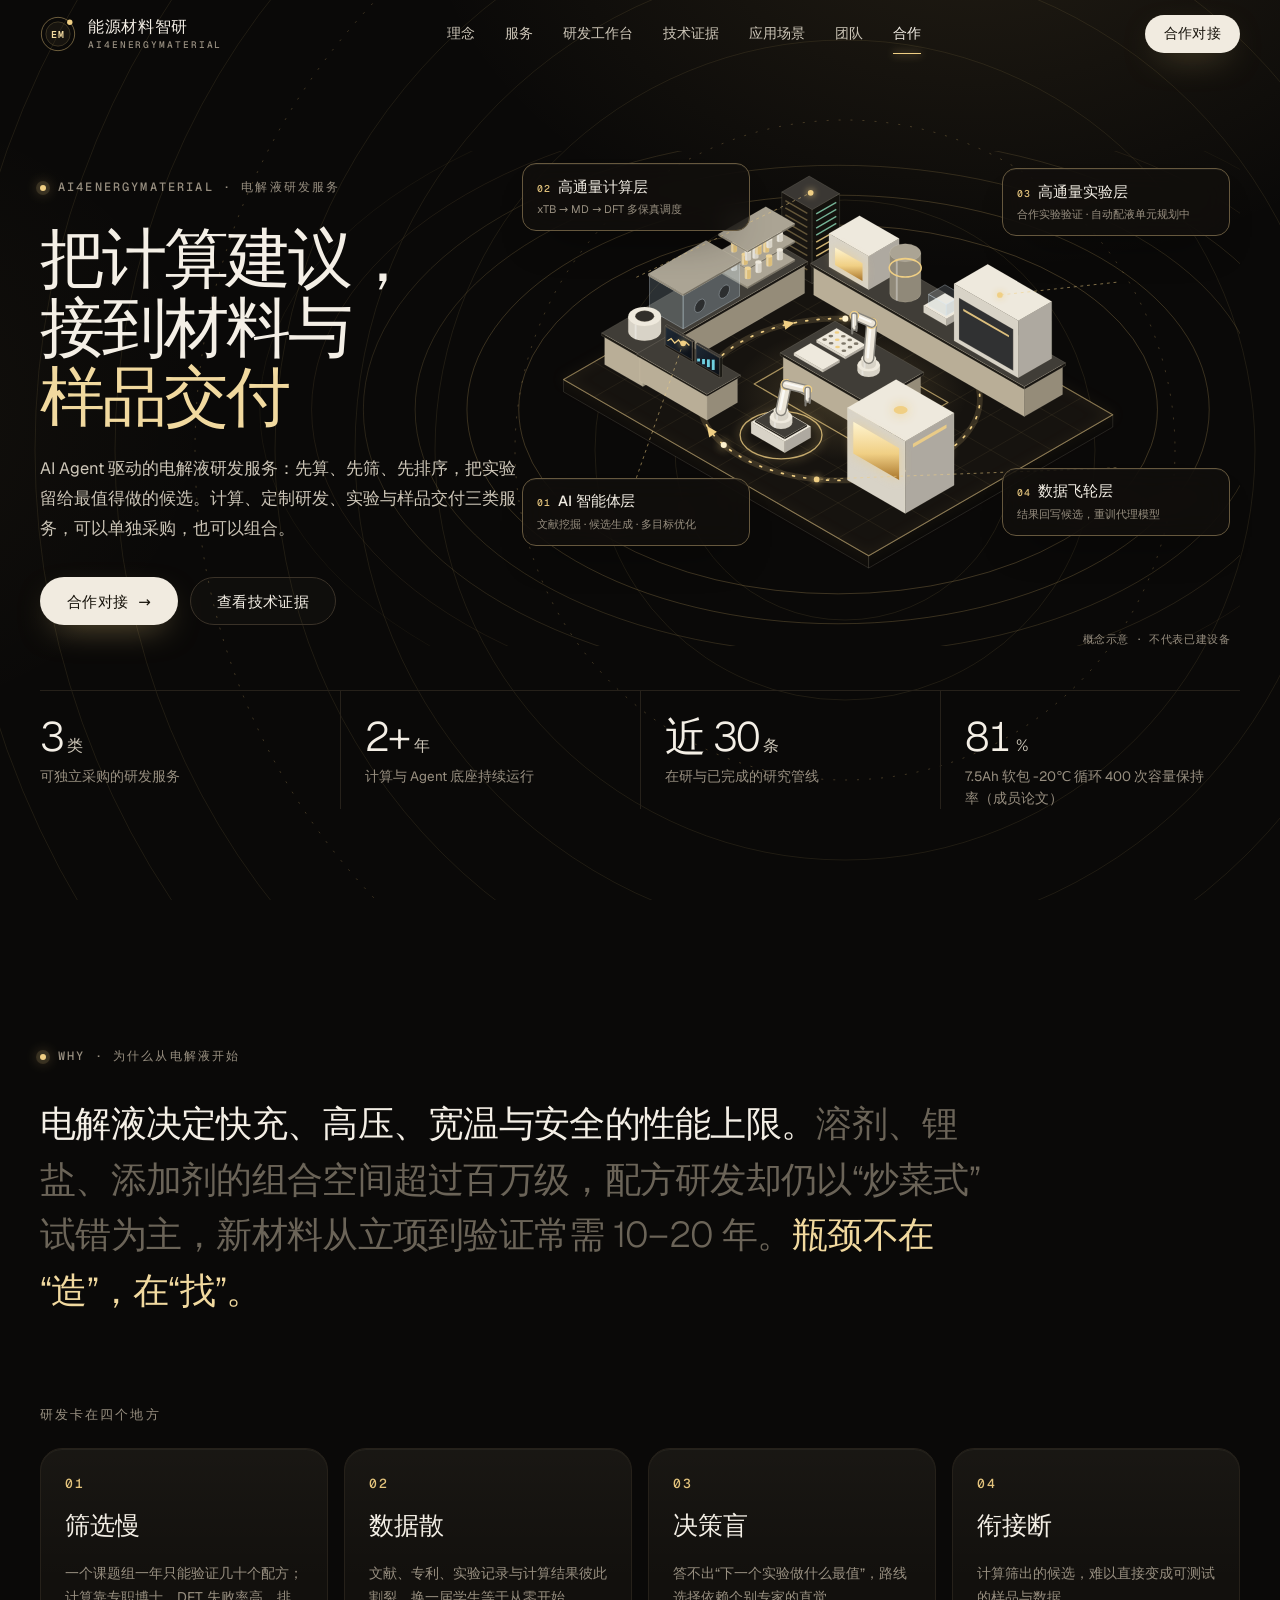
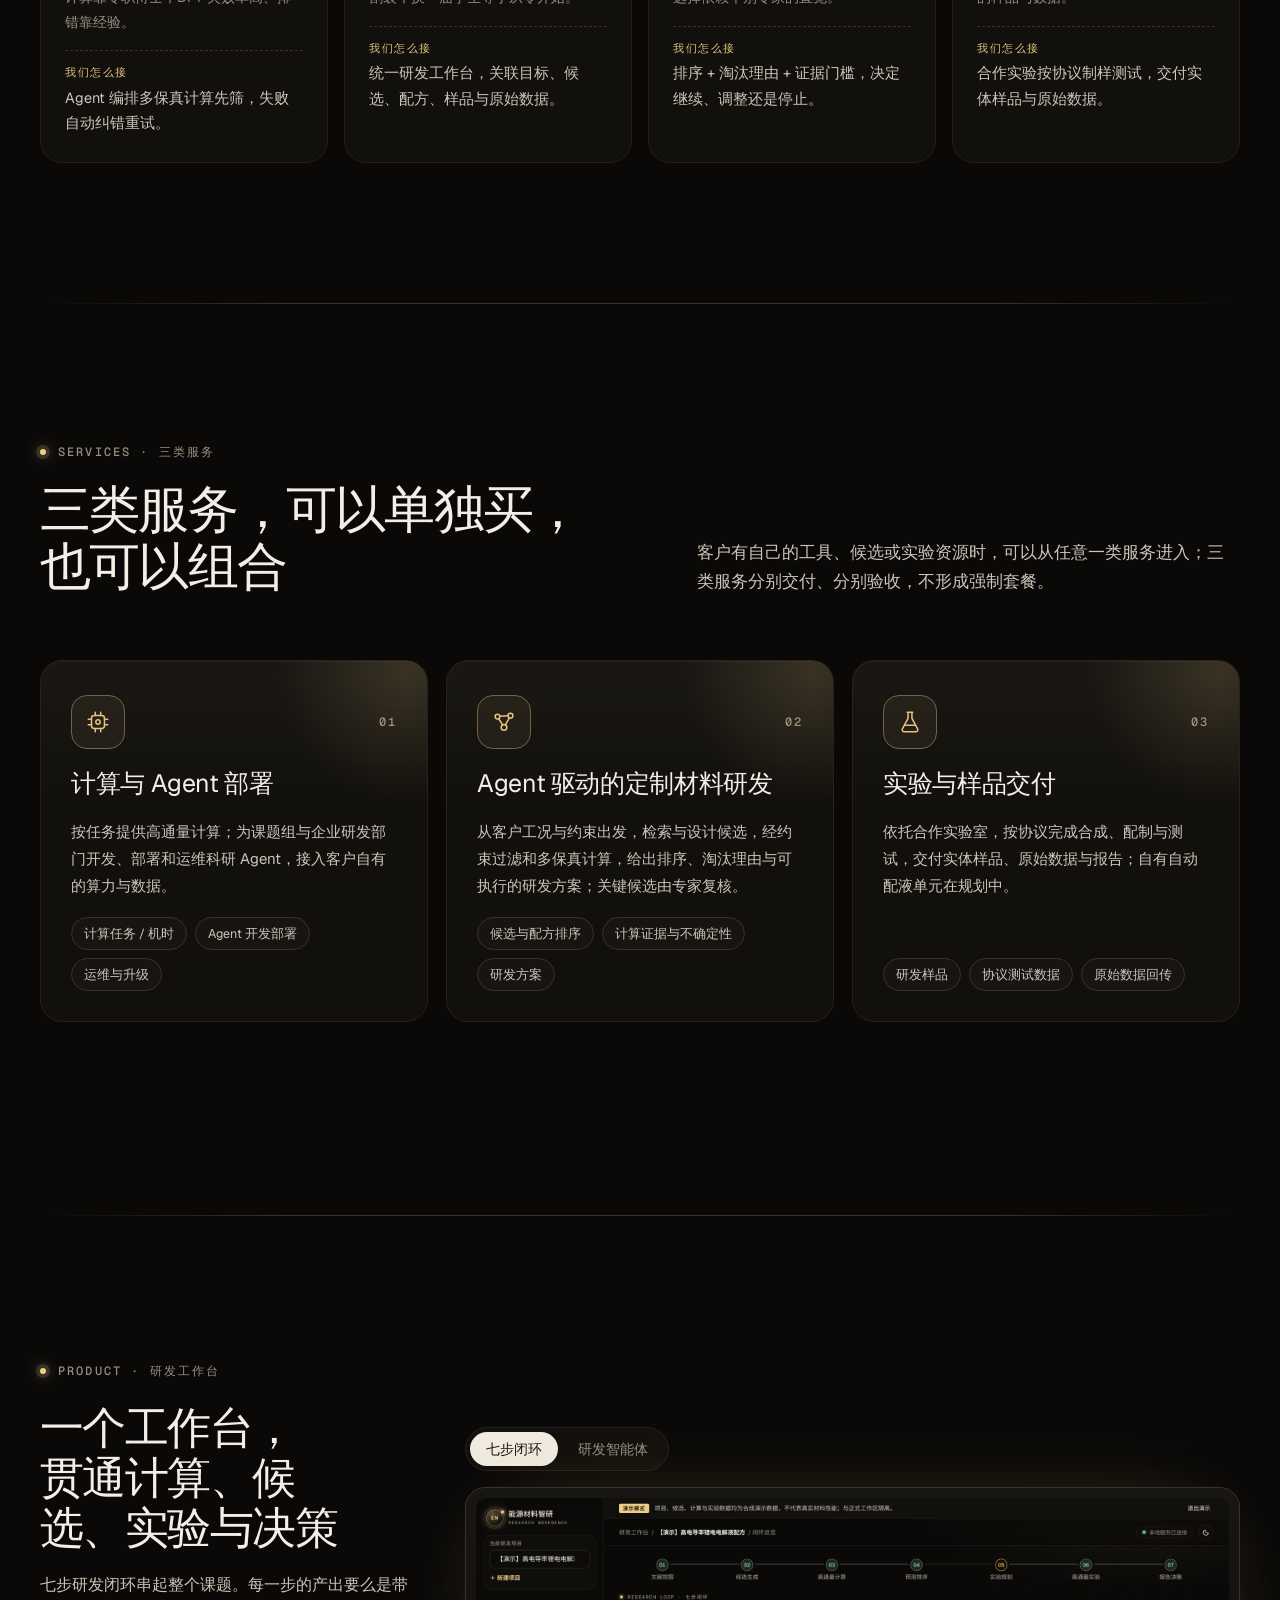
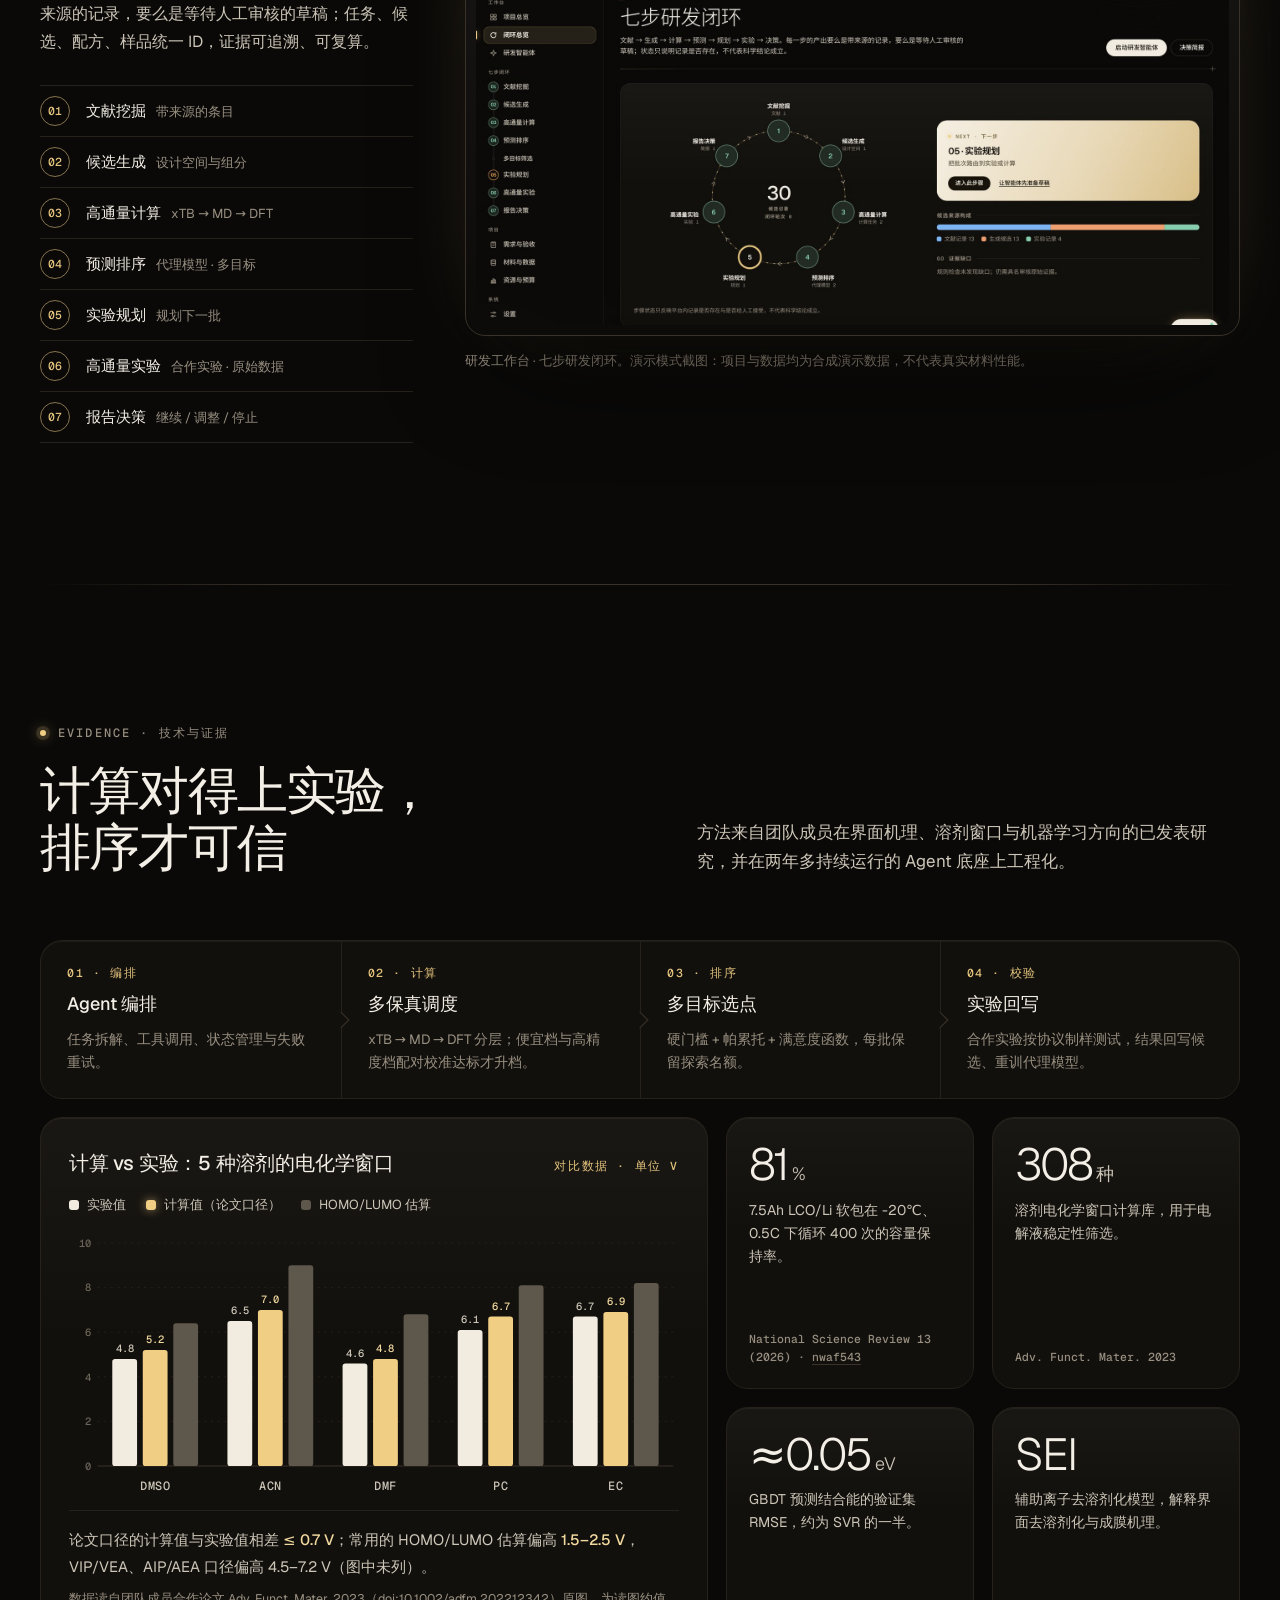
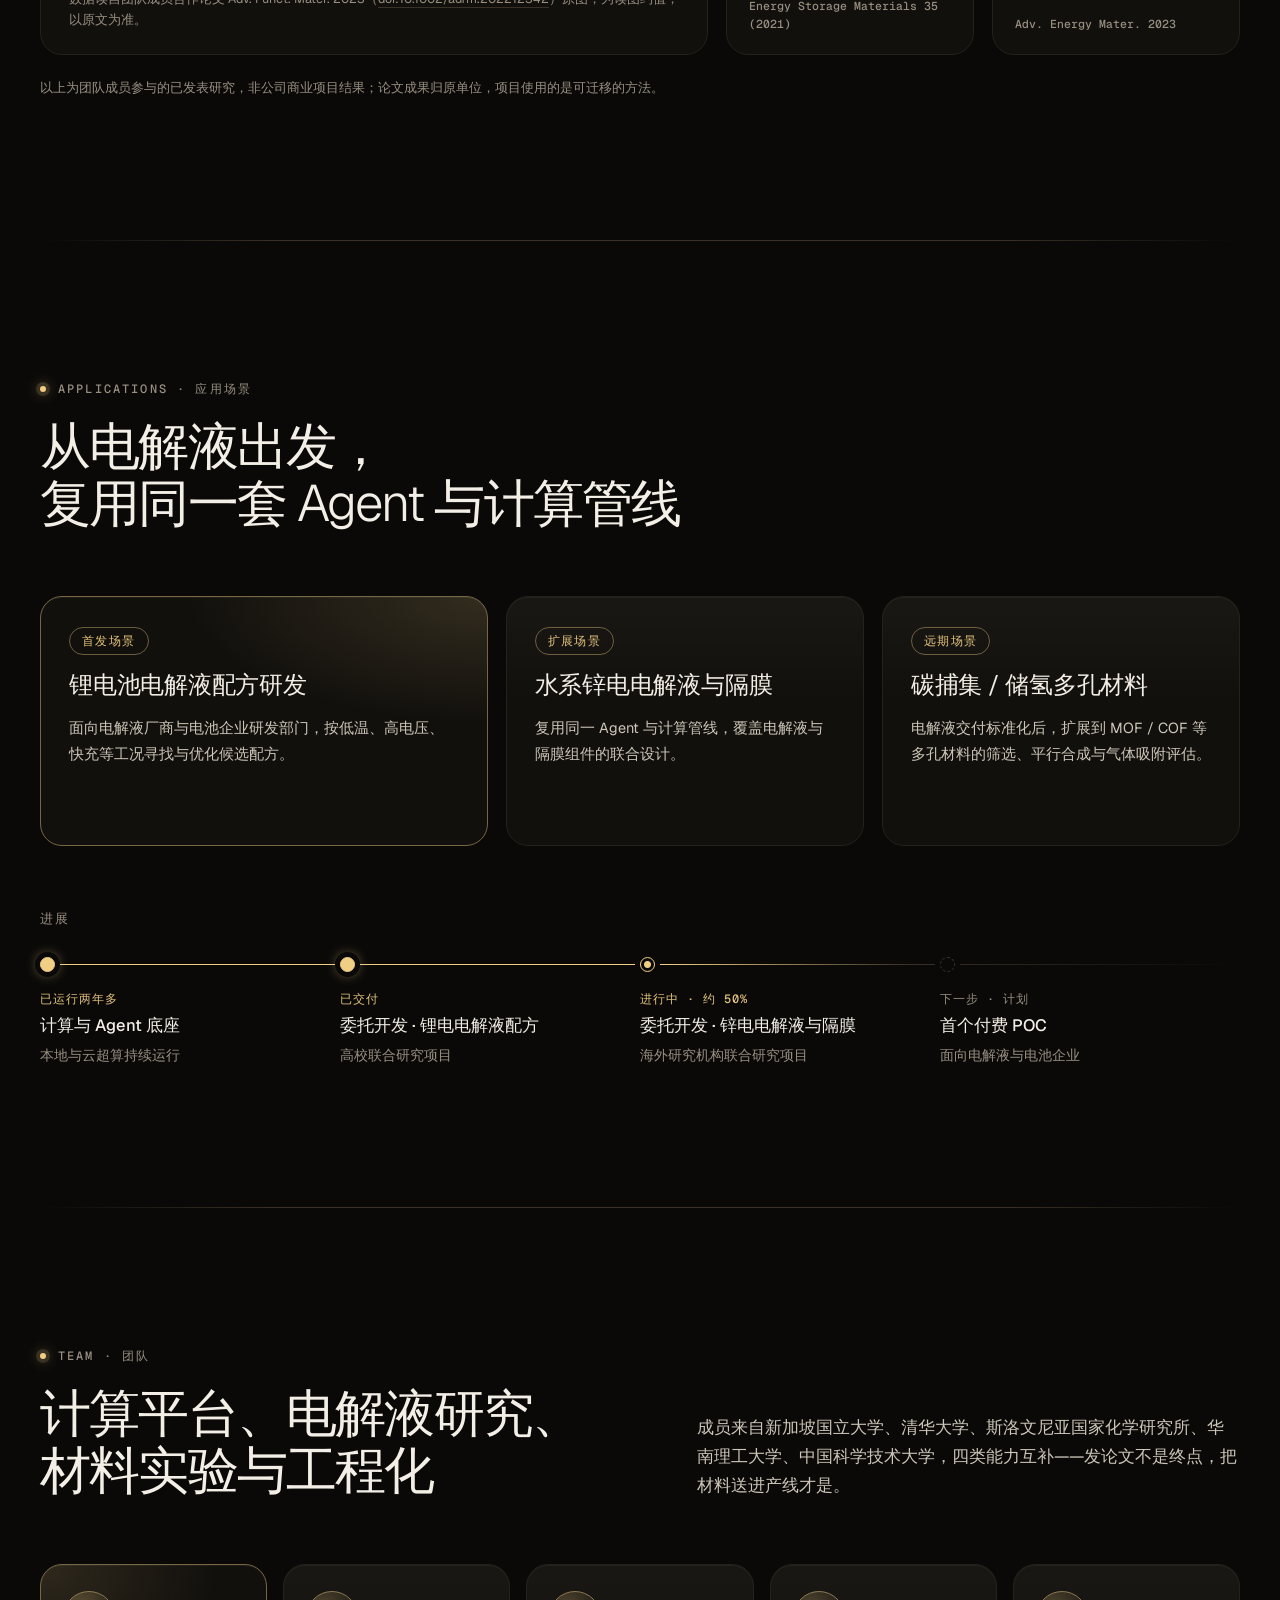
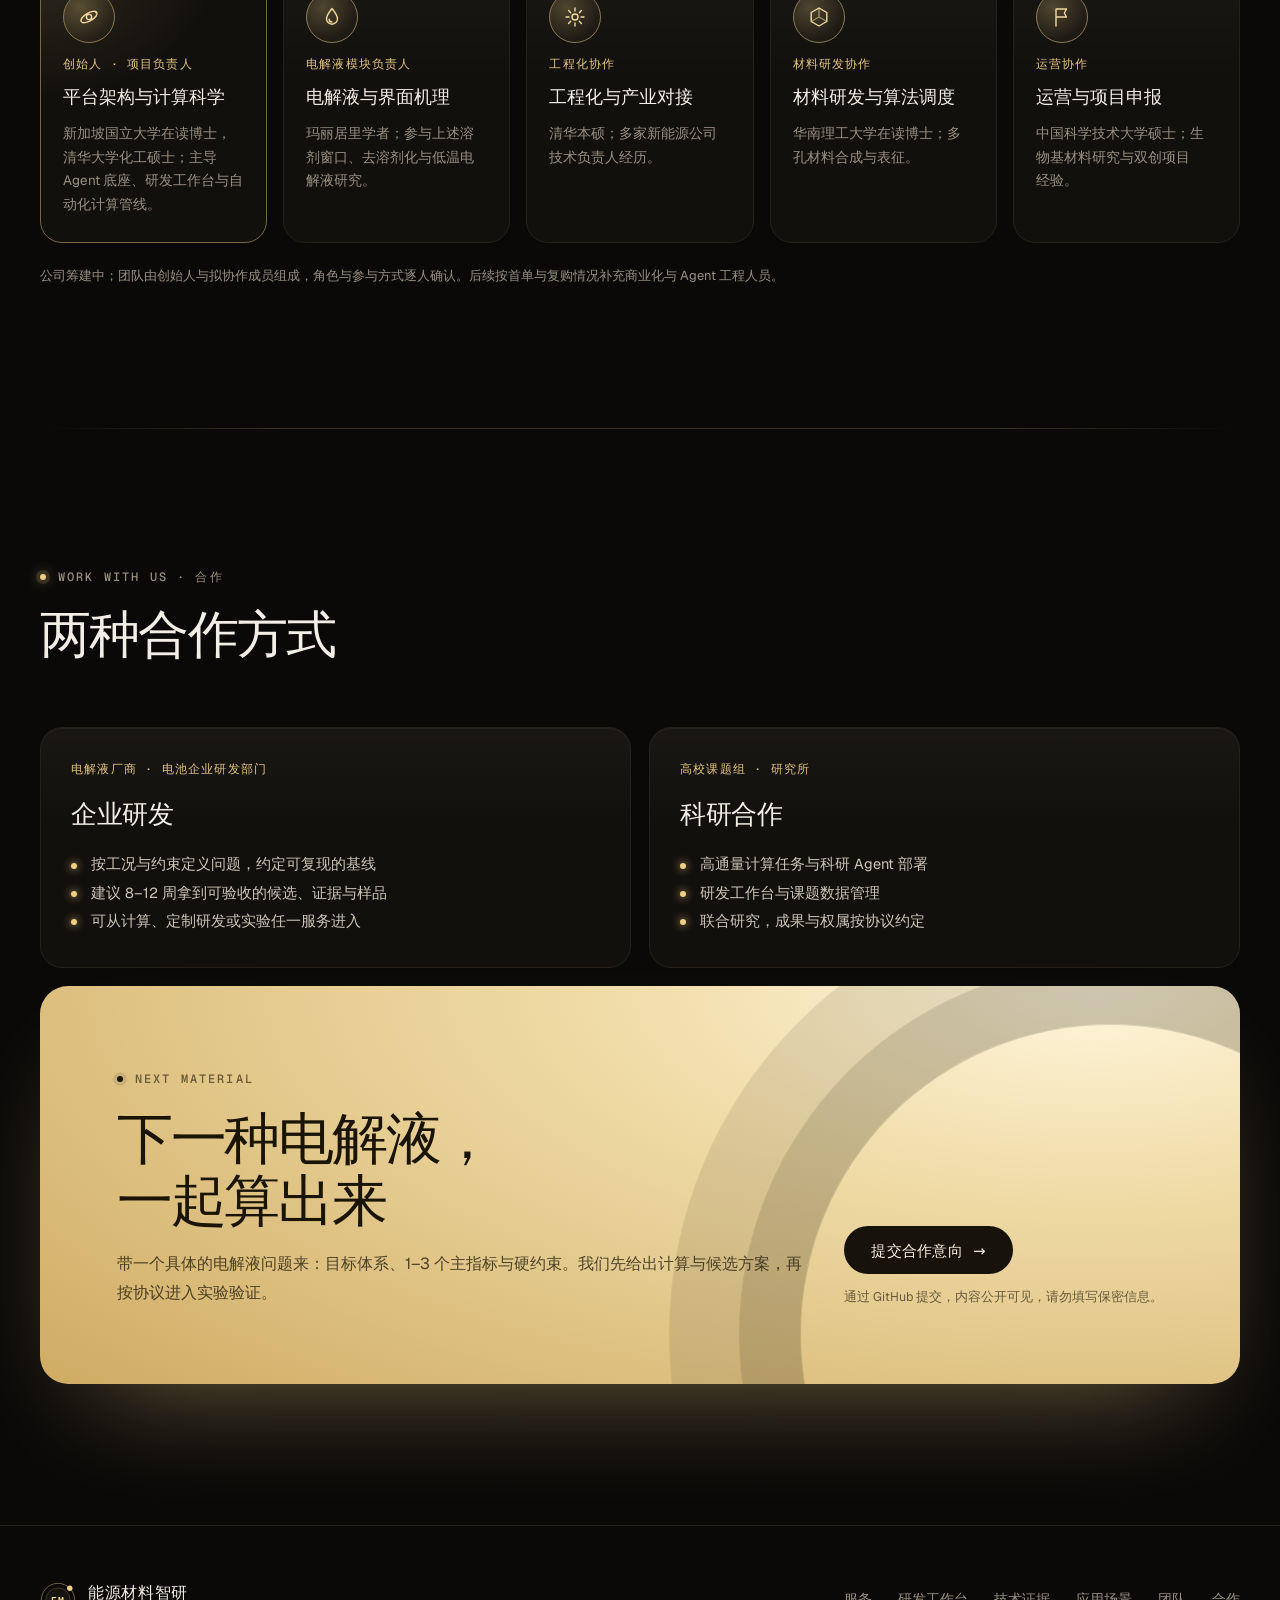
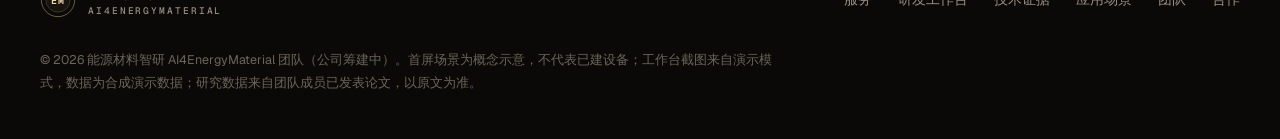
==== index.html @ 57e2c97b "发布能源材料智研官网" ====
<!doctype html>
<html lang="zh-CN">
<head>
  <meta charset="utf-8">
  <meta name="viewport" content="width=device-width, initial-scale=1, viewport-fit=cover">
  <title>能源材料智研 · AI4EnergyMaterial｜AI Agent 驱动的电解液研发服务</title>
  <meta name="description" content="能源材料智研（AI4EnergyMaterial）：AI Agent 驱动的电解液研发服务。计算与 Agent 部署、定制材料研发、实验与样品交付，三类服务可单独采购，也可以组合。">
  <meta name="keywords" content="能源材料智研,AI4EnergyMaterial,电解液研发,AI Agent,AI for Science,高通量计算,锂电池电解液,材料研发服务">
  <meta name="theme-color" content="#0a0908">
  <link rel="canonical" href="https://kassarhahaha.github.io/ai4energymaterial/">
  <link rel="icon" href="assets/favicon.svg" type="image/svg+xml">
  <meta property="og:type" content="website">
  <meta property="og:locale" content="zh_CN">
  <meta property="og:site_name" content="能源材料智研 AI4EnergyMaterial">
  <meta property="og:title" content="能源材料智研 · AI4EnergyMaterial">
  <meta property="og:description" content="把计算建议，接到材料与样品交付。AI Agent 驱动的电解液研发服务。">
  <meta property="og:url" content="https://kassarhahaha.github.io/ai4energymaterial/">
  <meta property="og:image" content="https://kassarhahaha.github.io/ai4energymaterial/assets/img/og.jpg">
  <meta name="twitter:card" content="summary_large_image">
  <link rel="preload" href="assets/fonts/geist-latin.woff2" as="font" type="font/woff2" crossorigin>
  <link rel="stylesheet" href="assets/site.css">
  <script>document.documentElement.classList.add('js');</script>
</head>
<body>
  <a class="skip" href="#main">跳到正文</a>
  <div class="bg-glow" aria-hidden="true"></div>

  <header class="site-nav">
    <div class="wrap nav-inner">
      <a class="brand" href="#top" aria-label="能源材料智研 首页">
        <svg class="brand-mark" viewBox="0 0 40 40" aria-hidden="true">
          <circle cx="20" cy="20" r="18.5" fill="none" stroke="#e4c47d" stroke-opacity=".5"/>
          <circle cx="20" cy="20" r="13.5" fill="rgba(240,207,132,.06)" stroke="#e4c47d" stroke-opacity=".22"/>
          <circle cx="33.1" cy="6.9" r="3" fill="#f0cf84"/>
          <text x="20" y="24.1" text-anchor="middle" font-family="Geist Mono, Menlo, monospace" font-size="11" font-weight="600" letter-spacing=".6" fill="#f1d99f">EM</text>
        </svg>
        <span class="brand-name"><b>能源材料智研</b><small>AI4EnergyMaterial</small></span>
      </a>
      <nav class="nav-links" id="site-menu" aria-label="主导航">
        <a href="#why">理念</a>
        <a href="#services">服务</a>
        <a href="#workbench">研发工作台</a>
        <a href="#evidence">技术证据</a>
        <a href="#scenarios">应用场景</a>
        <a href="#team">团队</a>
        <a href="#contact">合作</a>
      </nav>
      <div class="nav-end">
        <a class="btn btn-primary btn-sm" href="#contact">合作对接</a>
        <button class="menu-btn" type="button" aria-label="打开菜单" aria-controls="site-menu" aria-expanded="false"><span></span></button>
      </div>
    </div>
  </header>

  <main id="main">
    <!-- 首屏 -->
    <section class="hero" id="top">
      <div class="hero-rings" aria-hidden="true">
        <svg viewBox="0 0 2000 2000">
          <circle cx="1000" cy="1000" r="170"/><circle cx="1000" cy="1000" r="250"/><circle class="hot" cx="1000" cy="1000" r="330"/>
          <circle cx="1000" cy="1000" r="410"/><circle cx="1000" cy="1000" r="490"/><circle cx="1000" cy="1000" r="570"/>
          <circle class="hot" cx="1000" cy="1000" r="650"/><circle cx="1000" cy="1000" r="730"/><circle cx="1000" cy="1000" r="810"/>
          <circle cx="1000" cy="1000" r="890"/><circle cx="1000" cy="1000" r="970"/>
        </svg>
      </div>
      <div class="wrap">
        <div class="hero-grid">
          <div class="hero-lead">
            <span class="eyebrow">AI4EnergyMaterial · 电解液研发服务</span>
            <h1>把计算建议，<br>接到材料与<br class="br-wide"><span class="gold">样品交付</span></h1>
            <p class="hero-sub">AI Agent 驱动的电解液研发服务：先算、先筛、先排序，把实验留给最值得做的候选。计算、定制研发、实验与样品交付三类服务，可以单独采购，也可以组合。</p>
            <div class="hero-actions">
              <a class="btn btn-primary" href="#contact">合作对接 <span class="arrow" aria-hidden="true">→</span></a>
              <a class="btn btn-ghost" href="#evidence">查看技术证据</a>
            </div>
          </div>
          <div class="hero-stage" id="hero-stage" aria-label="自主研发闭环概念示意"></div>
        </div>
        <div class="facts reveal">
          <div class="fact"><b>3<small>类</small></b><span>可独立采购的研发服务</span></div>
          <div class="fact"><b>2+<small>年</small></b><span>计算与 Agent 底座持续运行</span></div>
          <div class="fact"><b>近 30<small>条</small></b><span>在研与已完成的研究管线</span></div>
          <div class="fact"><b>81<small>%</small></b><span>7.5Ah 软包 -20℃ 循环 400 次容量保持率（成员论文）</span></div>
        </div>
      </div>
    </section>

    <!-- 理念 -->
    <section class="section" id="why">
      <div class="wrap">
        <span class="eyebrow reveal">Why · 为什么从电解液开始</span>
        <p class="statement reveal" style="margin-top:28px">
          <strong>电解液决定快充、高压、宽温与安全的性能上限。</strong>溶剂、锂盐、添加剂的组合空间超过百万级，配方研发却仍以“炒菜式”试错为主，新材料从立项到验证常需 10–20 年。<em>瓶颈不在“造”，在“找”。</em>
        </p>
        <p class="pain-title reveal">研发卡在四个地方</p>
        <div class="pain-grid">
          <article class="card pain reveal">
            <span class="num">01</span><h3>筛选慢</h3>
            <p class="now">一个课题组一年只能验证几十个配方；计算靠专职博士，DFT 失败率高、排错靠经验。</p>
            <p class="fix">Agent 编排多保真计算先筛，失败自动纠错重试。</p>
          </article>
          <article class="card pain reveal d1">
            <span class="num">02</span><h3>数据散</h3>
            <p class="now">文献、专利、实验记录与计算结果彼此割裂，换一届学生等于从零开始。</p>
            <p class="fix">统一研发工作台，关联目标、候选、配方、样品与原始数据。</p>
          </article>
          <article class="card pain reveal d2">
            <span class="num">03</span><h3>决策盲</h3>
            <p class="now">答不出“下一个实验做什么最值”，路线选择依赖个别专家的直觉。</p>
            <p class="fix">排序 + 淘汰理由 + 证据门槛，决定继续、调整还是停止。</p>
          </article>
          <article class="card pain reveal d3">
            <span class="num">04</span><h3>衔接断</h3>
            <p class="now">计算筛出的候选，难以直接变成可测试的样品与数据。</p>
            <p class="fix">合作实验按协议制样测试，交付实体样品与原始数据。</p>
          </article>
        </div>
      </div>
    </section>

    <!-- 服务 -->
    <section class="section" id="services">
      <div class="wrap">
        <div class="section-head split">
          <div>
            <span class="eyebrow reveal">Services · 三类服务</span>
            <h2 class="reveal">三类服务，可以单独买，<br>也可以组合</h2>
          </div>
          <p class="reveal d1">客户有自己的工具、候选或实验资源时，可以从任意一类服务进入；三类服务分别交付、分别验收，不形成强制套餐。</p>
        </div>
        <div class="svc-grid">
          <article class="card svc reveal">
            <div class="svc-top">
              <span class="svc-icon"><svg viewBox="0 0 24 24" fill="none" stroke="currentColor" stroke-width="1.4" stroke-linecap="round" stroke-linejoin="round" aria-hidden="true"><rect x="6" y="6" width="12" height="12" rx="2.5"/><path d="M9.5 3v3M14.5 3v3M9.5 18v3M14.5 18v3M3 9.5h3M3 14.5h3M18 9.5h3M18 14.5h3"/><circle cx="12" cy="12" r="2"/></svg></span>
              <span class="idx">01</span>
            </div>
            <h3>计算与 Agent 部署</h3>
            <p>按任务提供高通量计算；为课题组与企业研发部门开发、部署和运维科研 Agent，接入客户自有的算力与数据。</p>
            <div class="chips"><span class="chip">计算任务 / 机时</span><span class="chip">Agent 开发部署</span><span class="chip">运维与升级</span></div>
          </article>
          <article class="card svc reveal d1">
            <div class="svc-top">
              <span class="svc-icon"><svg viewBox="0 0 24 24" fill="none" stroke="currentColor" stroke-width="1.4" stroke-linecap="round" stroke-linejoin="round" aria-hidden="true"><circle cx="6" cy="7" r="2.2"/><circle cx="18" cy="6.2" r="2.2"/><circle cx="12" cy="17" r="2.6"/><path d="M7.1 9l3.7 5.7M16.9 8.3l-3.6 6.3M8.2 6.8l7.6-.5"/></svg></span>
              <span class="idx">02</span>
            </div>
            <h3>Agent 驱动的定制材料研发</h3>
            <p>从客户工况与约束出发，检索与设计候选，经约束过滤和多保真计算，给出排序、淘汰理由与可执行的研发方案；关键候选由专家复核。</p>
            <div class="chips"><span class="chip">候选与配方排序</span><span class="chip">计算证据与不确定性</span><span class="chip">研发方案</span></div>
          </article>
          <article class="card svc reveal d2">
            <div class="svc-top">
              <span class="svc-icon"><svg viewBox="0 0 24 24" fill="none" stroke="currentColor" stroke-width="1.4" stroke-linecap="round" stroke-linejoin="round" aria-hidden="true"><path d="M9.5 3h5M10.2 3v5.6L5 18.4A1.8 1.8 0 0 0 6.6 21h10.8a1.8 1.8 0 0 0 1.6-2.6l-5.2-9.8V3"/><path d="M7.4 15h9.2"/></svg></span>
              <span class="idx">03</span>
            </div>
            <h3>实验与样品交付</h3>
            <p>依托合作实验室，按协议完成合成、配制与测试，交付实体样品、原始数据与报告；自有自动配液单元在规划中。</p>
            <div class="chips"><span class="chip">研发样品</span><span class="chip">协议测试数据</span><span class="chip">原始数据回传</span></div>
          </article>
        </div>
        <div class="svc-note reveal">
          <span>首单建议 8–12 周，按阶段验收</span>
          <span>材料性能按约定的测试工况验收</span>
          <span>计算与方案按证据和可复核性验收</span>
        </div>
      </div>
    </section>

    <!-- 研发工作台 -->
    <section class="section" id="workbench">
      <div class="wrap wb">
        <div class="wb-copy">
          <span class="eyebrow reveal">Product · 研发工作台</span>
          <h2 class="reveal">一个工作台，贯通计算、候选、实验与决策</h2>
          <p class="reveal d1">七步研发闭环串起整个课题。每一步的产出要么是带来源的记录，要么是等待人工审核的草稿；任务、候选、配方、样品统一 ID，证据可追溯、可复算。</p>
          <ol class="steps reveal d2">
            <li><b>01</b><span>文献挖掘<small>带来源的条目</small></span></li>
            <li><b>02</b><span>候选生成<small>设计空间与组分</small></span></li>
            <li><b>03</b><span>高通量计算<small>xTB → MD → DFT</small></span></li>
            <li><b>04</b><span>预测排序<small>代理模型 · 多目标</small></span></li>
            <li><b>05</b><span>实验规划<small>规划下一批</small></span></li>
            <li><b>06</b><span>高通量实验<small>合作实验 · 原始数据</small></span></li>
            <li><b>07</b><span>报告决策<small>继续 / 调整 / 停止</small></span></li>
          </ol>
        </div>
        <div class="wb-shot reveal d1">
          <div class="shot-tabs" role="tablist" aria-label="工作台界面">
            <button type="button" role="tab" id="tab-loop" aria-selected="true" aria-controls="shot-loop" data-cap="cap-loop">七步闭环</button>
            <button type="button" role="tab" id="tab-agent" aria-selected="false" aria-controls="shot-agent" data-cap="cap-agent" tabindex="-1">研发智能体</button>
          </div>
          <figure class="shot-frame">
            <img id="shot-loop" role="tabpanel" aria-labelledby="tab-loop" src="assets/img/workbench-loop.jpg" width="1800" height="1020" loading="lazy" decoding="async" alt="研发工作台的七步研发闭环页面：文献、生成、计算、预测、规划、实验、决策七个节点围成闭环，右侧提示下一步。">
            <img id="shot-agent" role="tabpanel" aria-labelledby="tab-agent" src="assets/img/workbench-agent.jpg" width="1800" height="1020" loading="lazy" decoding="async" alt="研发智能体页面：左侧下达研发目标，右侧列出智能体可做与只能由人完成的操作。" hidden>
          </figure>
          <p class="shot-cap" id="cap-loop">研发工作台 · 七步研发闭环。演示模式截图：项目与数据均为合成演示数据，不代表真实材料性能。</p>
          <p class="shot-cap" id="cap-agent" hidden>研发智能体在草稿权限内串联七步；接受候选、提交计算、录入实验与作出决策仍由人确认。演示模式截图。</p>
        </div>
      </div>
    </section>

    <!-- 技术与证据 -->
    <section class="section" id="evidence">
      <div class="wrap">
        <div class="section-head split">
          <div>
            <span class="eyebrow reveal">Evidence · 技术与证据</span>
            <h2 class="reveal">计算对得上实验，<br>排序才可信</h2>
          </div>
          <p class="reveal d1">方法来自团队成员在界面机理、溶剂窗口与机器学习方向的已发表研究，并在两年多持续运行的 Agent 底座上工程化。</p>
        </div>
        <ol class="chain reveal">
          <li><span class="k">01 · 编排</span><h4>Agent 编排</h4><p>任务拆解、工具调用、状态管理与失败重试。</p></li>
          <li><span class="k">02 · 计算</span><h4>多保真调度</h4><p>xTB → MD → DFT 分层；便宜档与高精度档配对校准达标才升档。</p></li>
          <li><span class="k">03 · 排序</span><h4>多目标选点</h4><p>硬门槛 + 帕累托 + 满意度函数，每批保留探索名额。</p></li>
          <li><span class="k">04 · 校验</span><h4>实验回写</h4><p>合作实验按协议制样测试，结果回写候选、重训代理模型。</p></li>
        </ol>
        <div class="ev-grid">
          <article class="card chart-card reveal">
            <div class="chart-head">
              <h3>计算 vs 实验：5 种溶剂的电化学窗口</h3>
              <span class="k">对比数据 · 单位 V</span>
            </div>
            <div class="legend" aria-hidden="true">
              <span><i class="c-exp"></i>实验值</span>
              <span><i class="c-comp"></i>计算值（论文口径）</span>
              <span><i class="c-homo"></i>HOMO/LUMO 估算</span>
            </div>
            <div class="ecw" id="ecw-chart">
              <noscript><p class="src">DMSO：实验 4.8 / 计算 5.2 / HOMO-LUMO 6.4；ACN：6.5 / 7.0 / 9.0；DMF：4.6 / 4.8 / 6.8；PC：6.1 / 6.7 / 8.1；EC：6.7 / 6.9 / 8.2（V）。</p></noscript>
            </div>
            <p class="takeaway">论文口径的计算值与实验值相差 <b>≤ 0.7 V</b>；常用的 HOMO/LUMO 估算偏高 <b>1.5–2.5 V</b>，VIP/VEA、AIP/AEA 口径偏高 4.5–7.2 V（图中未列）。</p>
            <p class="src">数据读自团队成员合作论文 Adv. Funct. Mater. 2023（<a href="https://doi.org/10.1002/adfm.202212342" target="_blank" rel="noopener">doi:10.1002/adfm.202212342</a>）原图，为读图约值，以原文为准。</p>
          </article>
          <div class="stat-grid">
            <article class="card stat reveal">
              <b>81<small>%</small></b>
              <p>7.5Ah LCO/Li 软包在 -20℃、0.5C 下循环 400 次的容量保持率。</p>
              <span class="cite">National Science Review 13 (2026) · <a href="https://doi.org/10.1093/nsr/nwaf543" target="_blank" rel="noopener">nwaf543</a></span>
            </article>
            <article class="card stat reveal d1">
              <b>308<small>种</small></b>
              <p>溶剂电化学窗口计算库，用于电解液稳定性筛选。</p>
              <span class="cite">Adv. Funct. Mater. 2023</span>
            </article>
            <article class="card stat reveal d2">
              <b>≈0.05<small>eV</small></b>
              <p>GBDT 预测结合能的验证集 RMSE，约为 SVR 的一半。</p>
              <span class="cite">Energy Storage Materials 35 (2021)</span>
            </article>
            <article class="card stat reveal d3">
              <b>SEI</b>
              <p>辅助离子去溶剂化模型，解释界面去溶剂化与成膜机理。</p>
              <span class="cite">Adv. Energy Mater. 2023</span>
            </article>
          </div>
        </div>
        <p class="ev-note reveal">以上为团队成员参与的已发表研究，非公司商业项目结果；论文成果归原单位，项目使用的是可迁移的方法。</p>
      </div>
    </section>

    <!-- 应用场景 -->
    <section class="section" id="scenarios">
      <div class="wrap">
        <div class="section-head">
          <span class="eyebrow reveal">Applications · 应用场景</span>
          <h2 class="reveal">从电解液出发，<br>复用同一套 Agent 与计算管线</h2>
        </div>
        <div class="sc-grid">
          <article class="card sc lead reveal">
            <span class="tag">首发场景</span>
            <h3>锂电池电解液配方研发</h3>
            <p>面向电解液厂商与电池企业研发部门，按低温、高电压、快充等工况寻找与优化候选配方。</p>
          </article>
          <article class="card sc reveal d1">
            <span class="tag">扩展场景</span>
            <h3>水系锌电电解液与隔膜</h3>
            <p>复用同一 Agent 与计算管线，覆盖电解液与隔膜组件的联合设计。</p>
          </article>
          <article class="card sc reveal d2">
            <span class="tag">远期场景</span>
            <h3>碳捕集 / 储氢多孔材料</h3>
            <p>电解液交付标准化后，扩展到 MOF / COF 等多孔材料的筛选、平行合成与气体吸附评估。</p>
          </article>
        </div>
        <p class="progress-title reveal">进展</p>
        <div class="timeline reveal">
          <div class="tl done"><span class="when">已运行两年多</span><b>计算与 Agent 底座</b><span>本地与云超算持续运行</span></div>
          <div class="tl done"><span class="when">已交付</span><b>委托开发 · 锂电电解液配方</b><span>高校联合研究项目</span></div>
          <div class="tl now"><span class="when">进行中 · 约 50%</span><b>委托开发 · 锌电电解液与隔膜</b><span>海外研究机构联合研究项目</span></div>
          <div class="tl plan"><span class="when">下一步 · 计划</span><b>首个付费 POC</b><span>面向电解液与电池企业</span></div>
        </div>
      </div>
    </section>

    <!-- 团队 -->
    <section class="section" id="team">
      <div class="wrap">
        <div class="section-head split">
          <div>
            <span class="eyebrow reveal">Team · 团队</span>
            <h2 class="reveal">计算平台、电解液研究、<br>材料实验与工程化</h2>
          </div>
          <p class="reveal d1">成员来自新加坡国立大学、清华大学、斯洛文尼亚国家化学研究所、华南理工大学、中国科学技术大学，四类能力互补——发论文不是终点，把材料送进产线才是。</p>
        </div>
        <div class="team-grid">
          <article class="card member founder reveal">
            <span class="avatar"><svg viewBox="0 0 24 24" fill="none" stroke="currentColor" stroke-width="1.4" stroke-linecap="round" aria-hidden="true"><circle cx="12" cy="12" r="2.6"/><ellipse cx="12" cy="12" rx="9" ry="4" transform="rotate(-30 12 12)"/><circle cx="19.2" cy="7.6" r="1" fill="currentColor" stroke="none"/></svg></span>
            <span class="role">创始人 · 项目负责人</span>
            <h3>平台架构与计算科学</h3>
            <p>新加坡国立大学在读博士，清华大学化工硕士；主导 Agent 底座、研发工作台与自动化计算管线。</p>
          </article>
          <article class="card member reveal d1">
            <span class="avatar"><svg viewBox="0 0 24 24" fill="none" stroke="currentColor" stroke-width="1.4" stroke-linejoin="round" aria-hidden="true"><path d="M12 3.5c3.2 4 5.5 7.2 5.5 10.2a5.5 5.5 0 0 1-11 0c0-3 2.3-6.2 5.5-10.2z"/><path d="M9.2 14.2a2.8 2.8 0 0 0 2.8 2.8" stroke-linecap="round"/></svg></span>
            <span class="role">电解液模块负责人</span>
            <h3>电解液与界面机理</h3>
            <p>玛丽居里学者；参与上述溶剂窗口、去溶剂化与低温电解液研究。</p>
          </article>
          <article class="card member reveal d2">
            <span class="avatar"><svg viewBox="0 0 24 24" fill="none" stroke="currentColor" stroke-width="1.4" stroke-linecap="round" aria-hidden="true"><circle cx="12" cy="12" r="3"/><path d="M12 3v3M12 18v3M3 12h3M18 12h3M5.6 5.6l2.1 2.1M16.3 16.3l2.1 2.1M5.6 18.4l2.1-2.1M16.3 7.7l2.1-2.1"/></svg></span>
            <span class="role">工程化协作</span>
            <h3>工程化与产业对接</h3>
            <p>清华本硕；多家新能源公司技术负责人经历。</p>
          </article>
          <article class="card member reveal d3">
            <span class="avatar"><svg viewBox="0 0 24 24" fill="none" stroke="currentColor" stroke-width="1.4" stroke-linejoin="round" aria-hidden="true"><path d="M12 3l7.8 4.5v9L12 21l-7.8-4.5v-9z"/><path d="M12 12V3M12 12l7.8 4.5M12 12l-7.8 4.5" opacity=".55"/></svg></span>
            <span class="role">材料研发协作</span>
            <h3>材料研发与算法调度</h3>
            <p>华南理工大学在读博士；多孔材料合成与表征。</p>
          </article>
          <article class="card member reveal d4">
            <span class="avatar"><svg viewBox="0 0 24 24" fill="none" stroke="currentColor" stroke-width="1.4" stroke-linecap="round" stroke-linejoin="round" aria-hidden="true"><path d="M6 21V4M6 4h10.5l-2.2 4 2.2 4H6"/></svg></span>
            <span class="role">运营协作</span>
            <h3>运营与项目申报</h3>
            <p>中国科学技术大学硕士；生物基材料研究与双创项目经验。</p>
          </article>
        </div>
        <p class="team-note reveal">公司筹建中；团队由创始人与拟协作成员组成，角色与参与方式逐人确认。后续按首单与复购情况补充商业化与 Agent 工程人员。</p>
      </div>
    </section>

    <!-- 合作 -->
    <section class="section" id="contact">
      <div class="wrap">
        <div class="section-head">
          <span class="eyebrow reveal">Work with us · 合作</span>
          <h2 class="reveal">两种合作方式</h2>
        </div>
        <div class="co-grid">
          <article class="card co reveal">
            <span class="who">电解液厂商 · 电池企业研发部门</span>
            <h3>企业研发</h3>
            <ul>
              <li>按工况与约束定义问题，约定可复现的基线</li>
              <li>建议 8–12 周拿到可验收的候选、证据与样品</li>
              <li>可从计算、定制研发或实验任一服务进入</li>
            </ul>
          </article>
          <article class="card co reveal d1">
            <span class="who">高校课题组 · 研究所</span>
            <h3>科研合作</h3>
            <ul>
              <li>高通量计算任务与科研 Agent 部署</li>
              <li>研发工作台与课题数据管理</li>
              <li>联合研究，成果与权属按协议约定</li>
            </ul>
          </article>
        </div>
        <div class="cta reveal">
          <div>
            <span class="eyebrow">Next material</span>
            <h2>下一种电解液，<br>一起算出来</h2>
            <p>带一个具体的电解液问题来：目标体系、1–3 个主指标与硬约束。我们先给出计算与候选方案，再按协议进入实验验证。</p>
          </div>
          <div class="cta-side">
            <a class="btn btn-dark" href="https://github.com/KASSARhahaha/ai4energymaterial/issues/new?template=cooperation.md" target="_blank" rel="noopener">提交合作意向 <span class="arrow" aria-hidden="true">→</span></a>
            <small>通过 GitHub 提交，内容公开可见，请勿填写保密信息。</small>
          </div>
        </div>
      </div>
    </section>
  </main>

  <footer class="site-foot">
    <div class="wrap">
      <div class="foot-top">
        <a class="brand" href="#top" aria-label="回到顶部">
          <svg class="brand-mark" viewBox="0 0 40 40" aria-hidden="true">
            <circle cx="20" cy="20" r="18.5" fill="none" stroke="#e4c47d" stroke-opacity=".5"/>
            <circle cx="20" cy="20" r="13.5" fill="rgba(240,207,132,.06)" stroke="#e4c47d" stroke-opacity=".22"/>
            <circle cx="33.1" cy="6.9" r="3" fill="#f0cf84"/>
            <text x="20" y="24.1" text-anchor="middle" font-family="Geist Mono, Menlo, monospace" font-size="11" font-weight="600" letter-spacing=".6" fill="#f1d99f">EM</text>
          </svg>
          <span class="brand-name"><b>能源材料智研</b><small>AI4EnergyMaterial</small></span>
        </a>
        <nav class="foot-links" aria-label="页脚导航">
          <a href="#services">服务</a>
          <a href="#workbench">研发工作台</a>
          <a href="#evidence">技术证据</a>
          <a href="#scenarios">应用场景</a>
          <a href="#team">团队</a>
          <a href="#contact">合作</a>
        </nav>
      </div>
      <p class="foot-note">© <span id="year">2026</span> 能源材料智研 AI4EnergyMaterial 团队（公司筹建中）。首屏场景为概念示意，不代表已建设备；工作台截图来自演示模式，数据为合成演示数据；研究数据来自团队成员已发表论文，以原文为准。</p>
    </div>
  </footer>

  <script src="assets/hero-scene.js"></script>
  <script src="assets/site.js"></script>
</body>
</html>
---- assets/site.css ----
/* 能源材料智研 · AI4EnergyMaterial 官网
   设计语言沿用研发工作台的 “cinematic gold”：暖黑画布、香槟金光晕与环线、奶油色胶囊按钮、细字重大标题、柔和大圆角。
   颜色全部是变量；页面只有深色一套。 */

/* Geist / Geist Mono（SIL OFL 1.1，见 fonts/OFL.txt）只含拉丁字符，中文回落到系统黑体。 */
@font-face {
  font-family: "Geist"; font-style: normal; font-weight: 300 700; font-display: swap;
  src: url("fonts/geist-latin.woff2") format("woff2");
  unicode-range: U+0000-00FF, U+0131, U+0152-0153, U+02BB-02BC, U+02C6, U+02DA, U+02DC, U+0304, U+0308, U+0329, U+2000-206F, U+20AC, U+2122, U+2191, U+2193, U+2212, U+2215, U+FEFF, U+FFFD;
}
@font-face {
  font-family: "Geist Mono"; font-style: normal; font-weight: 400 600; font-display: swap;
  src: url("fonts/geist-mono-latin.woff2") format("woff2");
  unicode-range: U+0000-00FF, U+0131, U+0152-0153, U+02BB-02BC, U+02C6, U+02DA, U+02DC, U+0304, U+0308, U+0329, U+2000-206F, U+20AC, U+2122, U+2191, U+2193, U+2212, U+2215, U+FEFF, U+FFFD;
}

:root {
  color-scheme: dark;
  --bg: #0a0908;
  --surface: #12100d;
  --surface-2: #171410;
  --surface-3: #1f1b15;
  --ink: #f4efe6;
  --ink-2: #cdc6b8;
  --muted: #988f80;
  --faint: #6b6458;
  --line: #26211a;
  --line-2: #3a3228;
  --accent: #e4c47d;
  --accent-2: #f1d99f;
  --signal: #f0cf84;
  --signal-soft: rgba(240, 207, 132, .14);
  --ring: rgba(226, 190, 116, .10);
  --ring-strong: rgba(226, 190, 116, .26);
  --primary: #f1ebe0;
  --primary-ink: #17130b;
  --good: #86cfae;
  --card-edge: inset 0 1px 0 rgba(255, 240, 215, .05);
  --r-xl: 22px;
  --r-lg: 16px;
  --r-md: 12px;
  --r-pill: 999px;
  --ease: cubic-bezier(.2, .8, .2, 1);
  --sans: "Geist", "PingFang SC", "Hiragino Sans GB", "Microsoft YaHei", "Noto Sans SC", "Noto Sans CJK SC", "Source Han Sans SC", system-ui, sans-serif;
  --mono: "Geist Mono", "SFMono-Regular", "Cascadia Mono", Menlo, Consolas, "PingFang SC", "Microsoft YaHei", "Noto Sans CJK SC", monospace;
  --wrap: 1200px;
  --nav-h: 68px;
}

*, *::before, *::after { box-sizing: border-box; }
html { scroll-behavior: smooth; scroll-padding-top: calc(var(--nav-h) + 12px); -webkit-text-size-adjust: 100%; }
body {
  margin: 0; min-width: 320px; overflow-x: hidden;
  background: var(--bg); color: var(--ink);
  font: 400 16px/1.7 var(--sans);
  -webkit-font-smoothing: antialiased; -moz-osx-font-smoothing: grayscale; text-rendering: optimizeLegibility;
}
img, svg { display: block; max-width: 100%; }
a { color: inherit; text-decoration: none; }
p, h1, h2, h3, h4, figure { margin: 0; }
h1, h2, h3, h4 { font-weight: 400; text-wrap: balance; }
p, li { text-wrap: pretty; }
ul, ol { margin: 0; padding: 0; list-style: none; }
button { font: inherit; }
::selection { background: rgba(240, 207, 132, .32); color: #fff; }
:focus-visible { outline: 2px solid var(--signal); outline-offset: 3px; border-radius: 6px; }
.skip { position: absolute; left: 12px; top: -60px; z-index: 100; padding: 10px 16px; border-radius: var(--r-pill); background: var(--primary); color: var(--primary-ink); }
.skip:focus { top: 12px; }
.sr-only { position: absolute; width: 1px; height: 1px; padding: 0; margin: -1px; overflow: hidden; clip: rect(0 0 0 0); white-space: nowrap; border: 0; }

/* 全局背景：顶部金色光晕 + 极淡的环线 */
.bg-glow {
  position: fixed; inset: 0; z-index: -1; pointer-events: none;
  background:
    radial-gradient(70vw 48vw at 76% -12%, rgba(228, 190, 116, .11), transparent 62%),
    radial-gradient(46vw 40vw at -12% 46%, rgba(228, 190, 116, .045), transparent 62%),
    var(--bg);
}

.wrap { width: 100%; max-width: calc(var(--wrap) + 48px); margin: 0 auto; padding: 0 24px; }
.gold { color: var(--accent-2); }

/* ---------- 导航 ---------- */
.site-nav { position: fixed; inset: 0 0 auto; z-index: 50; border-bottom: 1px solid transparent; transition: background .3s, border-color .3s, backdrop-filter .3s; }
.site-nav.scrolled, .site-nav.open {
  background: rgba(10, 9, 8, .74); border-bottom-color: var(--line);
  -webkit-backdrop-filter: blur(16px) saturate(1.2); backdrop-filter: blur(16px) saturate(1.2);
}
.nav-inner { display: flex; align-items: center; justify-content: space-between; gap: 24px; height: var(--nav-h); }
.brand { display: flex; align-items: center; gap: 12px; }
.brand-mark { width: 36px; height: 36px; flex: none; }
.brand-name { display: grid; line-height: 1.15; }
.brand-name b { font-size: 16px; font-weight: 500; letter-spacing: .04em; }
.brand-name small { margin-top: 3px; font: 500 9.5px/1.2 var(--mono); letter-spacing: .2em; color: var(--muted); text-transform: uppercase; }
.nav-links { display: flex; align-items: center; gap: 30px; font-size: 14px; color: var(--ink-2); }
.nav-links a { position: relative; padding: 6px 0; transition: color .2s; }
.nav-links a:hover, .nav-links a.active { color: var(--ink); }
.nav-links a.active::after { content: ""; position: absolute; left: 0; right: 0; bottom: -2px; height: 1px; background: var(--signal); box-shadow: 0 0 8px var(--signal); }
.nav-end { display: flex; align-items: center; gap: 10px; }
.menu-btn {
  display: none; width: 42px; height: 42px; border-radius: 50%; border: 1px solid var(--line-2);
  background: rgba(255, 240, 215, .03); color: var(--ink); cursor: pointer; place-items: center;
}
.menu-btn span, .menu-btn span::before, .menu-btn span::after { display: block; width: 16px; height: 1.5px; background: currentColor; border-radius: 2px; transition: transform .3s var(--ease), opacity .2s; }
.menu-btn span { position: relative; }
.menu-btn span::before, .menu-btn span::after { content: ""; position: absolute; left: 0; }
.menu-btn span::before { top: -5px; }
.menu-btn span::after { top: 5px; }
.site-nav.open .menu-btn span { background: transparent; }
.site-nav.open .menu-btn span::before { transform: translateY(5px) rotate(45deg); }
.site-nav.open .menu-btn span::after { transform: translateY(-5px) rotate(-45deg); }

/* ---------- 按钮 ---------- */
.btn {
  display: inline-flex; align-items: center; justify-content: center; gap: 10px; height: 48px; padding: 0 26px;
  border-radius: var(--r-pill); border: 1px solid transparent; font-size: 15px; font-weight: 500; letter-spacing: .02em; white-space: nowrap;
  cursor: pointer; transition: transform .25s var(--ease), background .2s, border-color .2s, box-shadow .25s, color .2s;
}
.btn-primary { background: var(--primary); color: var(--primary-ink); box-shadow: 0 12px 34px -14px rgba(240, 207, 132, .55); }
.btn-primary:hover { background: #fff; transform: translateY(-1px); box-shadow: 0 16px 40px -14px rgba(240, 207, 132, .7); }
.btn-ghost { border-color: var(--line-2); color: var(--ink); background: rgba(255, 240, 215, .025); }
.btn-ghost:hover { border-color: color-mix(in srgb, var(--signal) 60%, var(--line-2)); background: rgba(255, 240, 215, .05); }
.btn-dark { background: #17130b; color: #f6f0e1; }
.btn-dark:hover { background: #000; transform: translateY(-1px); }
.btn-sm { height: 38px; padding: 0 18px; font-size: 14px; }
.btn .arrow { transition: transform .25s var(--ease); }
.btn:hover .arrow { transform: translateX(3px); }

/* ---------- 通用分区 ---------- */
.section { position: relative; padding: clamp(88px, 11vw, 148px) 0; }
.section + .section::before {
  content: ""; position: absolute; top: 0; left: 50%; width: min(1200px, calc(100% - 48px)); height: 1px; transform: translateX(-50%);
  background: linear-gradient(90deg, transparent, var(--line-2) 20%, var(--line-2) 80%, transparent);
}
.eyebrow { display: inline-flex; align-items: center; gap: 12px; font: 500 12px/1.4 var(--mono); letter-spacing: .18em; text-transform: uppercase; color: var(--muted); }
.eyebrow::before { content: ""; width: 6px; height: 6px; flex: none; border-radius: 50%; background: var(--signal); box-shadow: 0 0 0 4px var(--signal-soft), 0 0 14px var(--signal); }
.section-head { display: grid; gap: 20px; max-width: 780px; margin-bottom: clamp(40px, 5vw, 64px); }
.section-head h2 { font-size: clamp(32px, 4vw, 56px); font-weight: 300; line-height: 1.12; letter-spacing: -.035em; }
.section-head p { font-size: 17px; color: var(--ink-2); max-width: 60ch; }
.section-head.split { max-width: none; grid-template-columns: minmax(0, 1.05fr) minmax(0, .95fr); align-items: end; gap: 56px; }
.section-head.split > div { display: grid; gap: 20px; }

.card {
  position: relative; border: 1px solid var(--line); border-radius: var(--r-xl);
  background: linear-gradient(180deg, rgba(255, 240, 215, .03), rgba(255, 240, 215, 0) 42%), var(--surface);
  box-shadow: var(--card-edge);
}

/* ---------- 首屏 ---------- */
.hero { position: relative; display: flex; flex-direction: column; justify-content: center; min-height: min(100vh, 1000px); padding: calc(var(--nav-h) + 48px) 0 56px; overflow: hidden; }
.hero-rings { position: absolute; inset: 0; z-index: -1; pointer-events: none; }
.hero-rings svg { position: absolute; left: 66%; top: 50%; width: 2000px; height: 2000px; max-width: none; transform: translate(-50%, -50%); }
.hero-rings circle { fill: none; stroke: var(--ring); }
.hero-rings circle.hot { stroke: var(--ring-strong); stroke-dasharray: 2 10; }
.hero-grid { display: grid; }
.hero-lead { grid-area: 1 / 1; z-index: 2; align-self: center; width: min(40%, 540px); }
.hero h1 { margin-top: 24px; font-size: clamp(40px, 5.1vw, 78px); font-weight: 300; line-height: 1.06; letter-spacing: -.045em; }
.hero h1 .gold { white-space: nowrap; }
.br-wide { display: none; }
@media (min-width: 921px) { .br-wide { display: inline; } }
.hero-sub { margin-top: 24px; max-width: 32em; font-size: 16.5px; line-height: 1.8; color: var(--ink-2); }
.hero-actions { display: flex; flex-wrap: wrap; gap: 12px; margin-top: 34px; }
.hero-stage { grid-area: 1 / 1; position: relative; min-width: 0; container-type: inline-size; }
.facts { display: grid; grid-template-columns: repeat(4, minmax(0, 1fr)); margin-top: 44px; border-top: 1px solid var(--line); }
.fact { display: grid; gap: 8px; align-content: start; padding: 26px 24px 0 0; }
.fact + .fact { padding-left: 24px; border-left: 1px solid var(--line); }
.fact b { font-size: clamp(32px, 3.2vw, 46px); font-weight: 300; line-height: 1; letter-spacing: -.04em; font-variant-numeric: tabular-nums; }
.fact b small { margin-left: 4px; font-size: .4em; letter-spacing: 0; color: var(--ink-2); }
.fact span { font-size: 13.5px; line-height: 1.6; color: var(--muted); }

/* 等距场景（样式沿用研发工作台 ui.css 的 hero-scene 部分） */
.hero-canvas { aspect-ratio: 1260 / 520; }
.hero-scene {
  display: block; width: 100%; height: 100%; overflow: visible;
  -webkit-mask-image: radial-gradient(ellipse 74% 94% at 63% 48%, #000 58%, transparent 100%);
  mask-image: radial-gradient(ellipse 74% 94% at 63% 48%, #000 58%, transparent 100%);
  --sc-floor: #16130f; --sc-body: #c9bda4; --sc-white: #ebe5d8; --sc-metal: #9d9583; --sc-dark: #1a1712; --sc-top: #211d17; --sc-gold: var(--signal);
  --sc-edge: rgba(255, 240, 215, .18); --sc-grid: rgba(228, 196, 125, .075);
}
.hero-scene .tone-floor { --b: var(--sc-floor); }
.hero-scene .tone-body { --b: var(--sc-body); }
.hero-scene .tone-white { --b: var(--sc-white); }
.hero-scene .tone-metal { --b: var(--sc-metal); }
.hero-scene .tone-dark { --b: var(--sc-dark); }
.hero-scene .tone-top { --b: var(--sc-top); }
.hero-scene .tone-gold { --b: var(--sc-gold); }
.hero-scene .ft { fill: color-mix(in srgb, var(--b), #fff 14%); }
.hero-scene .fl { fill: color-mix(in srgb, var(--b), #000 8%); }
.hero-scene .fr { fill: color-mix(in srgb, var(--b), #000 26%); }
.hero-scene .tone-floor .ft { fill: var(--b); }
.hero-scene .tone-floor .fl { fill: color-mix(in srgb, var(--b), #000 32%); }
.hero-scene .tone-floor .fr { fill: color-mix(in srgb, var(--b), #000 48%); }
.hero-scene polygon, .hero-scene .cy path.fl, .hero-scene .cy ellipse { stroke: var(--sc-edge); stroke-width: .7; stroke-linejoin: round; }
.hero-scene .cy .sh { fill: none; stroke: rgba(255, 255, 255, .35); stroke-width: 2; }
.hero-scene .tone-glass .ft { fill: rgba(205, 225, 240, .16); }
.hero-scene .tone-glass .fl { fill: rgba(175, 205, 225, .2); }
.hero-scene .tone-glass .fr { fill: rgba(150, 180, 205, .26); }
.hero-scene .tone-glass polygon { stroke: rgba(220, 235, 245, .45); }
.hero-scene .hs-w0 { stop-color: #fff4cf; }
.hero-scene .hs-w1 { stop-color: var(--signal); }
.hero-scene .hs-w2 { stop-color: #a8742a; }
.hero-scene .hs-s0 { stop-color: #1f2a36; }
.hero-scene .hs-s1 { stop-color: #0b0f15; }
.hero-scene .hs-p0 { stop-color: var(--signal); stop-opacity: .22; }
.hero-scene .hs-p1 { stop-color: var(--signal); stop-opacity: 0; }
.hero-scene .win { fill: url(#hs-win); stroke: none; }
.hero-scene .win-glow { fill: var(--signal); opacity: .6; stroke: none; filter: url(#hs-glow); }
.hero-scene .glass-dark { fill: rgba(12, 14, 18, .82); stroke: rgba(255, 240, 215, .25); }
.hero-scene .strip { fill: var(--signal); stroke: none; opacity: .9; }
.hero-scene .screen { fill: url(#hs-screen); stroke: rgba(255, 240, 215, .2); }
.hero-scene .trace { fill: none; stroke: var(--signal); stroke-width: 1.4; }
.hero-scene .bar { stroke: #6fcfe0; }
.hero-scene .port { fill: rgba(10, 10, 10, .55); stroke: rgba(255, 240, 215, .35); }
.hero-scene .lid { fill: color-mix(in srgb, var(--sc-dark), #fff 10%); stroke: var(--sc-edge); }
.hero-scene .band { fill: none; stroke: var(--signal); stroke-width: 1.6; }
.hero-scene .well { fill: color-mix(in srgb, var(--sc-metal), #000 20%); stroke: none; }
.hero-scene .well.hot { fill: var(--signal); }
.hero-scene .beacon { fill: var(--signal); stroke: none; filter: drop-shadow(0 0 6px var(--signal)); }
.hero-scene .led { stroke: var(--signal); opacity: .85; }
.hero-scene .led.g { stroke: #86cfae; }
.hero-scene .led.dim { opacity: .35; }
.hero-scene .grid { stroke: var(--sc-grid); }
.hero-scene .slab-edge { fill: none; stroke: color-mix(in srgb, var(--signal) 45%, transparent); stroke-width: 1.2; filter: drop-shadow(0 0 6px color-mix(in srgb, var(--signal) 60%, transparent)); }
.hero-scene .ripple { fill: none; stroke: var(--ring-strong); stroke-width: 1; }
.hero-scene .pool { stroke: none; }
.hero-scene .zone { fill: none; stroke: color-mix(in srgb, var(--signal) 65%, transparent); stroke-width: 1.3; }
.hero-scene .loop-base { fill: none; stroke: color-mix(in srgb, var(--signal) 16%, transparent); stroke-width: 6; }
.hero-scene .loop { fill: none; stroke: var(--signal); stroke-width: 1.8; stroke-linecap: round; stroke-dasharray: 2 10; animation: hs-flow 1.4s linear infinite; }
.hero-scene .arrow { fill: var(--signal); stroke: none; }
.hero-scene .packet { fill: #fff3cf; filter: drop-shadow(0 0 5px var(--signal)); }
.hero-scene .agv-ring { fill: none; stroke: var(--signal); stroke-width: 1.4; opacity: .8; filter: drop-shadow(0 0 5px var(--signal)); }
.hero-scene .arm { stroke: var(--sc-white); stroke-linecap: round; }
.hero-scene .arm-o { stroke: color-mix(in srgb, var(--sc-white), #000 42%); stroke-linecap: round; }
.hero-scene .arm-hl { stroke: rgba(255, 255, 255, .75); stroke-linecap: round; transform: translate(-1px, -1.3px); }
.hero-scene .joint { fill: var(--sc-white); stroke: var(--signal); stroke-width: 1.4; }
.hero-scene .grip { stroke: color-mix(in srgb, var(--sc-white), #000 45%); stroke-linecap: round; }
.hero-scene .leader { fill: none; stroke: color-mix(in srgb, var(--signal) 55%, transparent); stroke-width: 1; stroke-dasharray: 3 4; }
.hero-scene .leader-dot { fill: var(--signal); filter: drop-shadow(0 0 4px var(--signal)); }
@keyframes hs-flow { to { stroke-dashoffset: -24; } }

.layer-cards { position: absolute; inset: 0; pointer-events: none; }
.layer-card {
  position: absolute; width: 19%; display: grid; gap: .4em; padding: 1em 1.1em; text-align: left;
  font: 400 clamp(10.5px, 1.02cqw, 13px)/1.4 var(--sans); color: var(--ink);
  border: 1px solid color-mix(in srgb, var(--signal) 24%, var(--line-2)); border-radius: 14px;
  background: color-mix(in srgb, var(--surface) 72%, transparent);
  -webkit-backdrop-filter: blur(14px) saturate(1.2); backdrop-filter: blur(14px) saturate(1.2);
  box-shadow: 0 22px 44px -26px rgba(0, 0, 0, .85), var(--card-edge);
  pointer-events: auto; transition: border-color .2s, transform .3s var(--ease), box-shadow .3s;
}
.layer-card:hover { border-color: color-mix(in srgb, var(--signal) 62%, transparent); transform: translateY(-3px); box-shadow: 0 26px 50px -26px rgba(0, 0, 0, .9), 0 0 32px -14px var(--signal); }
.lc-top { display: flex; align-items: baseline; gap: .65em; }
.lc-index { font: 500 .8em/1 var(--mono); letter-spacing: .08em; color: var(--accent); }
.layer-card strong { font-size: 1.2em; font-weight: 500; letter-spacing: -.01em; }
.lc-desc { font-size: .9em; line-height: 1.45; color: var(--muted); }
.hero-note { position: absolute; right: .8%; bottom: 0; font: 500 10.5px/1.4 var(--mono); letter-spacing: .06em; color: var(--muted); pointer-events: none; }
@container (max-width: 760px) {
  .layer-cards { position: static; display: grid; grid-template-columns: 1fr 1fr; gap: 8px; margin-top: 6px; }
  .layer-card { position: static; width: auto; font-size: 12px; }
  .hero-scene .leaders { display: none; }
  .hero-canvas { overflow: hidden; }
  .hero-scene { transform: translateX(-16%) scale(1.28); transform-origin: 66% 50%; }
  .hero-note { position: static; display: block; margin-top: 10px; }
}

/* ---------- 为什么 ---------- */
.statement { max-width: 27em; font-size: clamp(24px, 2.8vw, 40px); font-weight: 300; line-height: 1.55; letter-spacing: -.02em; color: var(--faint); }
.statement strong { font-weight: 300; color: var(--ink); }
.statement em { font-style: normal; color: var(--accent-2); }
.pain-title { margin: clamp(56px, 7vw, 88px) 0 24px; font: 500 13px/1.4 var(--mono); letter-spacing: .16em; color: var(--muted); }
.pain-grid { display: grid; grid-template-columns: repeat(4, minmax(0, 1fr)); gap: 16px; }
.pain { display: grid; gap: 14px; align-content: start; padding: 28px 24px 26px; }
.pain .num { font: 500 13px/1 var(--mono); letter-spacing: .12em; color: var(--accent); }
.pain h3 { font-size: 25px; font-weight: 400; letter-spacing: -.01em; }
.pain .now { font-size: 14px; line-height: 1.75; color: var(--muted); }
.pain .fix { margin-top: 2px; padding-top: 14px; border-top: 1px dashed var(--line-2); font-size: 14.5px; line-height: 1.75; color: var(--ink-2); }
.pain .fix::before { content: "我们怎么接"; display: block; margin-bottom: 4px; font: 500 11px/1.4 var(--mono); letter-spacing: .14em; color: var(--accent); }

/* ---------- 服务 ---------- */
.svc-grid { display: grid; grid-template-columns: repeat(3, minmax(0, 1fr)); gap: 18px; }
.svc { display: grid; grid-template-rows: auto auto auto 1fr; gap: 18px; padding: 34px 30px 30px; overflow: hidden; }
.svc::before { content: ""; position: absolute; right: -120px; top: -130px; width: 280px; height: 280px; border-radius: 50%; background: radial-gradient(circle, rgba(240, 207, 132, .15), transparent 66%); pointer-events: none; }
.svc-top { display: flex; align-items: center; justify-content: space-between; }
.svc-icon { display: grid; place-items: center; width: 54px; height: 54px; border-radius: 16px; border: 1px solid color-mix(in srgb, var(--signal) 32%, var(--line-2)); background: rgba(240, 207, 132, .06); color: var(--accent); }
.svc-icon svg { width: 26px; height: 26px; }
.svc .idx { font: 500 12px var(--mono); letter-spacing: .16em; color: var(--muted); }
.svc h3 { font-size: 25px; font-weight: 400; line-height: 1.32; letter-spacing: -.015em; }
.svc p { font-size: 15px; line-height: 1.8; color: var(--ink-2); }
.chips { display: flex; flex-wrap: wrap; align-content: end; gap: 8px; }
.chip { padding: 5px 12px; border: 1px solid var(--line-2); border-radius: var(--r-pill); background: rgba(255, 240, 215, .02); font-size: 12.5px; color: var(--ink-2); }
.svc-note { display: flex; flex-wrap: wrap; gap: 10px 32px; margin-top: 28px; font-size: 14px; color: var(--muted); }
.svc-note span::before { content: ""; display: inline-block; width: 6px; height: 6px; margin-right: 10px; border-radius: 1px; background: var(--accent); transform: rotate(45deg) translateY(-2px); }

/* ---------- 研发工作台 ---------- */
.wb { display: grid; grid-template-columns: minmax(0, .78fr) minmax(0, 1.62fr); gap: 52px; align-items: center; }
.wb-copy h2 { margin-top: 20px; font-size: clamp(30px, 3.4vw, 46px); font-weight: 300; line-height: 1.15; letter-spacing: -.035em; }
.wb-copy > p { margin-top: 18px; font-size: 16px; line-height: 1.8; color: var(--ink-2); }
.steps { margin-top: 28px; border-top: 1px solid var(--line); }
.steps li { display: grid; grid-template-columns: 32px minmax(0, 1fr); gap: 14px; align-items: center; padding: 10px 0; border-bottom: 1px solid var(--line); }
.steps b { display: grid; place-items: center; width: 30px; height: 30px; border-radius: 50%; border: 1px solid color-mix(in srgb, var(--signal) 42%, var(--line-2)); font: 500 11.5px/1 var(--mono); color: var(--accent); }
.steps span { font-size: 15px; color: var(--ink); }
.steps small { margin-left: 10px; font-size: 13px; color: var(--muted); }
.shot-tabs { display: inline-flex; gap: 4px; margin-bottom: 16px; padding: 4px; border: 1px solid var(--line); border-radius: var(--r-pill); background: var(--surface); }
.shot-tabs button { height: 34px; padding: 0 16px; border: 0; border-radius: var(--r-pill); background: transparent; color: var(--muted); font-size: 13.5px; font-weight: 500; cursor: pointer; transition: background .2s, color .2s; }
.shot-tabs button:hover { color: var(--ink); }
.shot-tabs button[aria-selected="true"] { background: var(--primary); color: var(--primary-ink); }
.shot-frame {
  position: relative; padding: 10px; border: 1px solid var(--line-2); border-radius: 20px;
  background: linear-gradient(180deg, rgba(255, 240, 215, .06), rgba(255, 240, 215, .01));
  box-shadow: 0 50px 120px -44px rgba(0, 0, 0, .95), 0 0 90px -46px rgba(240, 207, 132, .45);
}
.shot-frame img { width: 100%; height: auto; aspect-ratio: 1800 / 1020; border-radius: 12px; }
.shot-frame img[hidden] { display: none; }
.shot-cap { margin-top: 14px; font-size: 12.5px; line-height: 1.7; color: var(--muted); }

/* ---------- 技术与证据 ---------- */
.chain { display: grid; grid-template-columns: repeat(4, minmax(0, 1fr)); margin-bottom: 18px; border: 1px solid var(--line); border-radius: var(--r-xl); background: var(--surface); box-shadow: var(--card-edge); }
.chain li { position: relative; display: grid; gap: 8px; align-content: start; padding: 24px 26px; }
.chain li + li { border-left: 1px solid var(--line); }
.chain li + li::before {
  content: ""; position: absolute; left: -7px; top: 50%; width: 12px; height: 12px;
  border-top: 1px solid var(--line-2); border-right: 1px solid var(--line-2); background: var(--surface);
  transform: translateY(-50%) rotate(45deg);
}
.chain .k { font: 500 11.5px/1.4 var(--mono); letter-spacing: .14em; color: var(--accent); }
.chain h4 { font-size: 18px; font-weight: 500; }
.chain p { font-size: 13.5px; line-height: 1.7; color: var(--muted); }
.ev-grid { display: grid; grid-template-columns: minmax(0, 1.3fr) minmax(0, 1fr); gap: 18px; }
.chart-card { padding: 28px 28px 24px; }
.chart-head { display: flex; flex-wrap: wrap; align-items: baseline; justify-content: space-between; gap: 6px 16px; }
.chart-head h3 { font-size: 20px; font-weight: 500; letter-spacing: -.01em; }
.chart-head .k { font: 500 11.5px/1.4 var(--mono); letter-spacing: .14em; color: var(--accent); }
.legend { display: flex; flex-wrap: wrap; gap: 6px 20px; margin: 14px 0 6px; font-size: 13px; color: var(--ink-2); }
.legend i { display: inline-block; width: 10px; height: 10px; margin-right: 8px; border-radius: 3px; vertical-align: -1px; }
.c-exp { background: #f1ebe0; }
.c-comp { background: var(--signal); box-shadow: 0 0 10px rgba(240, 207, 132, .6); }
.c-homo { background: #5e574b; }
.ecw svg { width: 100%; height: auto; overflow: visible; }
.ecw .g { stroke: var(--line); stroke-dasharray: 2 5; }
.ecw .base { stroke: var(--line-2); }
.ecw .ax { fill: var(--faint); font: 500 11px var(--mono); }
.ecw .cat { fill: var(--ink-2); font: 500 12.5px var(--mono); letter-spacing: .04em; }
.ecw .b { transform-box: fill-box; transform-origin: 50% 100%; transition: transform 1.1s var(--ease); }
.ecw .b.exp { fill: #f1ebe0; }
.ecw .b.comp { fill: var(--signal); }
.ecw .b.homo { fill: #5e574b; }
.ecw .vl { font: 500 11px var(--mono); transition: opacity .6s .7s; }
.ecw .vl.exp { fill: var(--ink-2); }
.ecw .vl.comp { fill: var(--accent-2); }
.js .chart-card:not(.in) .ecw .b { transform: scaleY(0); }
.js .chart-card:not(.in) .ecw .vl { opacity: 0; }
.takeaway { margin-top: 12px; padding-top: 16px; border-top: 1px solid var(--line); font-size: 15px; line-height: 1.75; color: var(--ink-2); }
.takeaway b { font-weight: 500; color: var(--accent-2); }
.src { margin-top: 8px; font-size: 12.5px; line-height: 1.7; color: var(--muted); }
.src a, .cite a { border-bottom: 1px solid var(--line-2); transition: color .2s, border-color .2s; }
.src a:hover, .cite a:hover { color: var(--accent-2); border-color: var(--accent); }
.stat-grid { display: grid; grid-template-columns: 1fr 1fr; gap: 18px; }
.stat { display: grid; grid-template-rows: auto 1fr auto; gap: 12px; padding: 24px 22px 22px; }
.stat b { font-size: clamp(36px, 3.5vw, 50px); font-weight: 300; line-height: 1; letter-spacing: -.045em; }
.stat b small { margin-left: 4px; font-size: .4em; letter-spacing: 0; color: var(--ink-2); }
.stat p { font-size: 14px; line-height: 1.65; color: var(--ink-2); }
.cite { font: 500 11.5px/1.55 var(--mono); color: var(--muted); }
.ev-note { margin-top: 22px; font-size: 13px; line-height: 1.7; color: var(--muted); }

/* ---------- 应用场景 ---------- */
.sc-grid { display: grid; grid-template-columns: 1.25fr 1fr 1fr; gap: 18px; }
.sc { display: grid; gap: 14px; align-content: start; min-height: 250px; padding: 30px 28px; }
.sc.lead { border-color: color-mix(in srgb, var(--signal) 40%, var(--line)); background: radial-gradient(120% 90% at 100% 0%, rgba(240, 207, 132, .15), transparent 56%), var(--surface); }
.tag { justify-self: start; padding: 4px 12px; border: 1px solid color-mix(in srgb, var(--signal) 40%, transparent); border-radius: var(--r-pill); font: 500 11.5px/1.5 var(--mono); letter-spacing: .12em; color: var(--accent); }
.sc h3 { font-size: 24px; font-weight: 400; line-height: 1.35; letter-spacing: -.01em; }
.sc p { font-size: 14.5px; line-height: 1.8; color: var(--ink-2); }
.progress-title { margin: 64px 0 28px; font: 500 13px/1.4 var(--mono); letter-spacing: .16em; color: var(--muted); }
.timeline { position: relative; display: grid; grid-template-columns: repeat(4, minmax(0, 1fr)); }
.timeline::before { content: ""; position: absolute; left: 0; right: 0; top: 7px; height: 1px; background: linear-gradient(90deg, var(--signal), var(--signal) 52%, var(--line-2) 72%, transparent); }
.tl { position: relative; display: grid; gap: 6px; align-content: start; padding: 34px 22px 0 0; }
.tl::before { content: ""; position: absolute; left: 0; top: 0; width: 15px; height: 15px; border: 1px solid var(--signal); border-radius: 50%; background: var(--bg); box-shadow: 0 0 0 5px var(--bg); }
.tl.done::before { background: var(--signal); box-shadow: 0 0 0 5px var(--bg), 0 0 14px var(--signal); }
.tl.now::before { background: radial-gradient(circle, var(--signal) 0 3px, var(--bg) 4px); animation: pulse 2.4s var(--ease) infinite; }
.tl.plan::before { border-color: var(--line-2); border-style: dashed; }
@keyframes pulse { 0%, 100% { box-shadow: 0 0 0 5px var(--bg), 0 0 0 6px rgba(240, 207, 132, .5); } 50% { box-shadow: 0 0 0 5px var(--bg), 0 0 0 12px rgba(240, 207, 132, 0); } }
.tl .when { font: 500 12px/1.4 var(--mono); letter-spacing: .08em; color: var(--accent); }
.tl.plan .when { color: var(--muted); }
.tl b { font-size: 16.5px; font-weight: 500; line-height: 1.5; }
.tl span { font-size: 13.5px; line-height: 1.65; color: var(--muted); }

/* ---------- 团队 ---------- */
.team-grid { display: grid; grid-template-columns: repeat(5, minmax(0, 1fr)); gap: 16px; }
.member { display: grid; gap: 12px; align-content: start; padding: 26px 22px; }
.member.founder { border-color: color-mix(in srgb, var(--signal) 40%, var(--line)); background: radial-gradient(130% 80% at 0% 0%, rgba(240, 207, 132, .13), transparent 60%), var(--surface); }
.avatar { display: grid; place-items: center; width: 52px; height: 52px; border: 1px solid color-mix(in srgb, var(--signal) 45%, var(--line-2)); border-radius: 50%; background: radial-gradient(circle at 32% 30%, rgba(240, 207, 132, .26), rgba(240, 207, 132, .04) 70%); color: var(--accent-2); }
.avatar svg { width: 24px; height: 24px; }
.member .role { font: 500 11.5px/1.5 var(--mono); letter-spacing: .1em; color: var(--accent); }
.member h3 { font-size: 18px; font-weight: 500; line-height: 1.45; }
.member p { font-size: 13.5px; line-height: 1.75; color: var(--muted); }
.team-note { margin-top: 22px; font-size: 13px; line-height: 1.7; color: var(--muted); }

/* ---------- 合作 ---------- */
.co-grid { display: grid; grid-template-columns: 1fr 1fr; gap: 18px; margin-bottom: 18px; }
.co { display: grid; gap: 14px; align-content: start; padding: 32px 30px; }
.co .who { font: 500 12px/1.5 var(--mono); letter-spacing: .1em; color: var(--accent); }
.co h3 { font-size: 26px; font-weight: 400; letter-spacing: -.015em; }
.co li { position: relative; padding-left: 20px; font-size: 14.5px; line-height: 1.95; color: var(--ink-2); }
.co li::before { content: ""; position: absolute; left: 0; top: .86em; width: 6px; height: 6px; border-radius: 50%; background: var(--signal); box-shadow: 0 0 8px var(--signal); }
.cta {
  position: relative; display: grid; grid-template-columns: minmax(0, 1.3fr) auto; align-items: end; gap: 32px; overflow: hidden;
  padding: clamp(40px, 6vw, 80px); border-radius: 28px; color: #1a1405;
  background: radial-gradient(120% 150% at 88% 0%, #fff6dc 0%, #f0dca8 34%, #cfab62 100%);
  box-shadow: 0 50px 120px -50px rgba(240, 207, 132, .45);
}
.cta::after { content: ""; position: absolute; right: -180px; bottom: -260px; width: 620px; height: 620px; border-radius: 50%; border: 1px solid rgba(26, 20, 5, .14); box-shadow: 0 0 0 60px rgba(26, 20, 5, .025), 0 0 0 61px rgba(26, 20, 5, .1), 0 0 0 130px rgba(26, 20, 5, .02), 0 0 0 131px rgba(26, 20, 5, .08); pointer-events: none; }
.cta > * { position: relative; z-index: 1; }
.cta .eyebrow { color: rgba(26, 20, 5, .62); }
.cta .eyebrow::before { background: #1a1405; box-shadow: 0 0 0 4px rgba(26, 20, 5, .1); }
.cta h2 { margin-top: 18px; font-size: clamp(34px, 4.4vw, 62px); font-weight: 300; line-height: 1.1; letter-spacing: -.04em; }
.cta p { margin-top: 18px; max-width: 44em; font-size: 16px; line-height: 1.8; color: rgba(26, 20, 5, .74); }
.cta-side { display: grid; justify-items: start; gap: 12px; }
.cta-side small { max-width: 26em; font-size: 12.5px; line-height: 1.7; color: rgba(26, 20, 5, .62); }

/* ---------- 页脚 ---------- */
.site-foot { padding: 56px 0 44px; border-top: 1px solid var(--line); }
.foot-top { display: flex; flex-wrap: wrap; align-items: center; justify-content: space-between; gap: 24px 40px; }
.foot-links { display: flex; flex-wrap: wrap; gap: 10px 26px; font-size: 14px; color: var(--muted); }
.foot-links a:hover { color: var(--ink); }
.foot-note { margin-top: 30px; max-width: 92ch; font-size: 12.5px; line-height: 1.85; color: var(--faint); }

/* ---------- 进场动画 ---------- */
.js .reveal { opacity: 0; transform: translateY(22px); transition: opacity .9s var(--ease), transform .9s var(--ease); }
.js .reveal.in { opacity: 1; transform: none; }
.js .reveal.d1 { transition-delay: .08s; }
.js .reveal.d2 { transition-delay: .16s; }
.js .reveal.d3 { transition-delay: .24s; }
.js .reveal.d4 { transition-delay: .32s; }

@media (prefers-reduced-motion: reduce) {
  html { scroll-behavior: auto; }
  .js .reveal { opacity: 1; transform: none; transition: none; }
  .js .chart-card:not(.in) .ecw .b { transform: none; }
  .js .chart-card:not(.in) .ecw .vl { opacity: 1; }
  .hero-scene .loop, .tl.now::before { animation: none; }
}

/* ---------- 响应式 ---------- */
@media (max-width: 1120px) {
  .nav-links { gap: 22px; }
  .pain-grid { grid-template-columns: repeat(2, minmax(0, 1fr)); }
  .team-grid { grid-template-columns: repeat(3, minmax(0, 1fr)); }
  .wb, .ev-grid { grid-template-columns: minmax(0, 1fr); }
  .sc-grid { grid-template-columns: 1fr 1fr; }
  .sc.lead { grid-column: 1 / -1; min-height: 0; }
}
@media (max-width: 920px) {
  .nav-links, .nav-end .btn { display: none; }
  .menu-btn { display: grid; }
  .site-nav.open .nav-links {
    position: absolute; top: var(--nav-h); left: 0; right: 0; display: grid; gap: 0; padding: 6px 24px 22px;
    background: rgba(10, 9, 8, .97); border-bottom: 1px solid var(--line);
  }
  .site-nav.open .nav-links a { padding: 15px 0; border-bottom: 1px solid var(--line); font-size: 16px; }
  .site-nav.open .nav-links a.active::after { display: none; }
  .hero { min-height: 0; padding-top: calc(var(--nav-h) + 40px); }
  .hero-grid { display: block; }
  .hero-lead { width: auto; max-width: 640px; }
  .hero-stage { margin-top: 40px; }
  .facts { grid-template-columns: 1fr 1fr; }
  .fact:nth-child(3) { padding-left: 0; border-left: 0; }
  .fact:nth-child(n + 3) { margin-top: 24px; border-top: 1px solid var(--line); }
  .section-head.split { grid-template-columns: minmax(0, 1fr); gap: 20px; }
  .svc-grid { grid-template-columns: minmax(0, 1fr); }
  .chain { grid-template-columns: 1fr 1fr; }
  .chain li:nth-child(3) { border-left: 0; }
  .chain li:nth-child(n + 3) { border-top: 1px solid var(--line); }
  .chain li:nth-child(3)::before { display: none; }
  .timeline { grid-template-columns: 1fr 1fr; row-gap: 34px; }
  .timeline::before { display: none; }
  .co-grid { grid-template-columns: minmax(0, 1fr); }
  .cta { grid-template-columns: minmax(0, 1fr); align-items: start; }
}
@media (max-width: 600px) {
  .wrap { padding: 0 16px; }
  .section + .section::before { width: calc(100% - 32px); }
  .brand-name small { display: none; }
  .hero h1 { font-size: clamp(36px, 10.4vw, 48px); }
  .hero-sub { font-size: 15.5px; }
  .btn { height: 46px; padding: 0 22px; }
  .fact { padding-right: 12px; }
  .fact + .fact { padding-left: 14px; }
  .fact:nth-child(3) { padding-left: 0; }
  .pain-grid, .sc-grid, .team-grid, .stat-grid { grid-template-columns: minmax(0, 1fr); }
  .chain { grid-template-columns: minmax(0, 1fr); }
  .chain li + li { border-left: 0; border-top: 1px solid var(--line); }
  .chain li + li::before { display: none; }
  .timeline { grid-template-columns: minmax(0, 1fr); row-gap: 26px; }
  .timeline::before { display: block; left: 7px; right: auto; top: 0; bottom: 0; width: 1px; height: auto; background: linear-gradient(180deg, var(--signal), var(--signal) 52%, var(--line-2) 75%, transparent); }
  .tl { padding: 0 0 0 36px; }
  .chart-card { padding: 22px 16px 20px; }
  .co, .sc, .svc { padding: 26px 22px; }
  .cta { padding: 36px 24px; border-radius: 22px; }
}
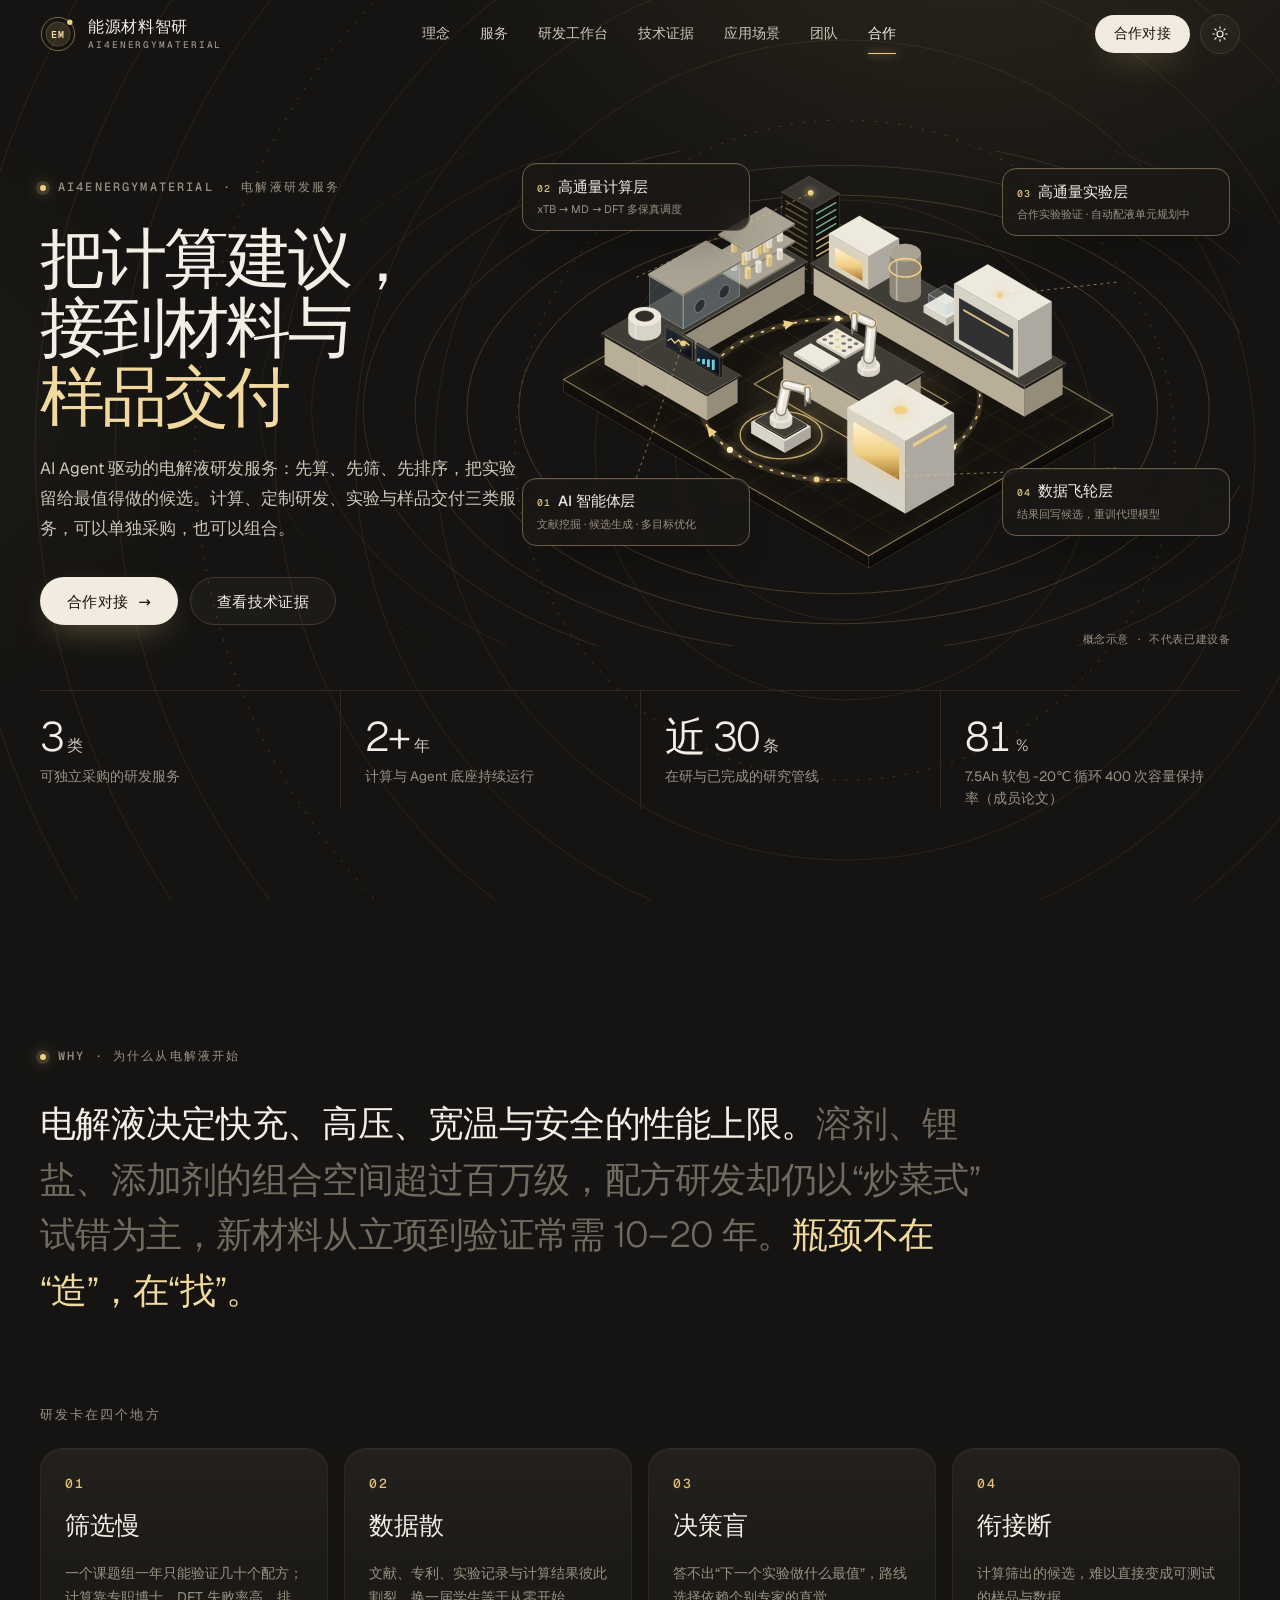
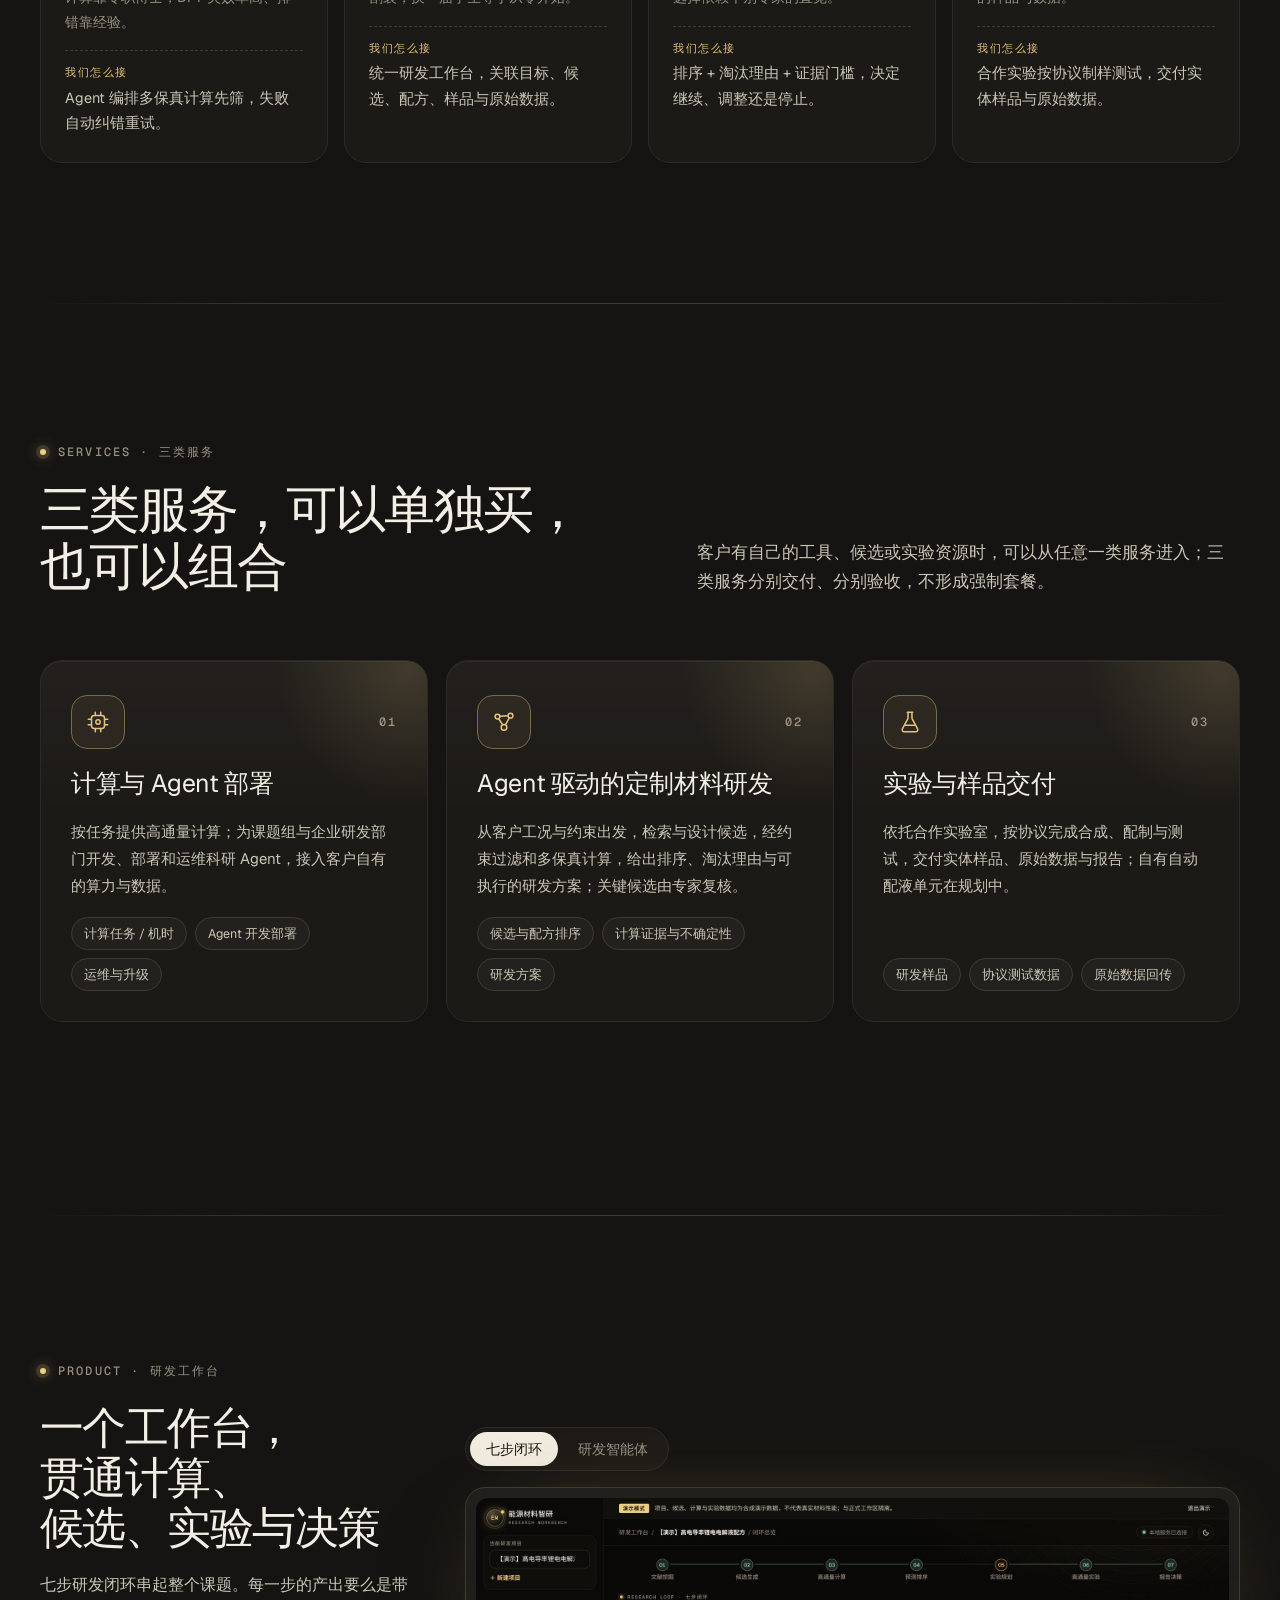
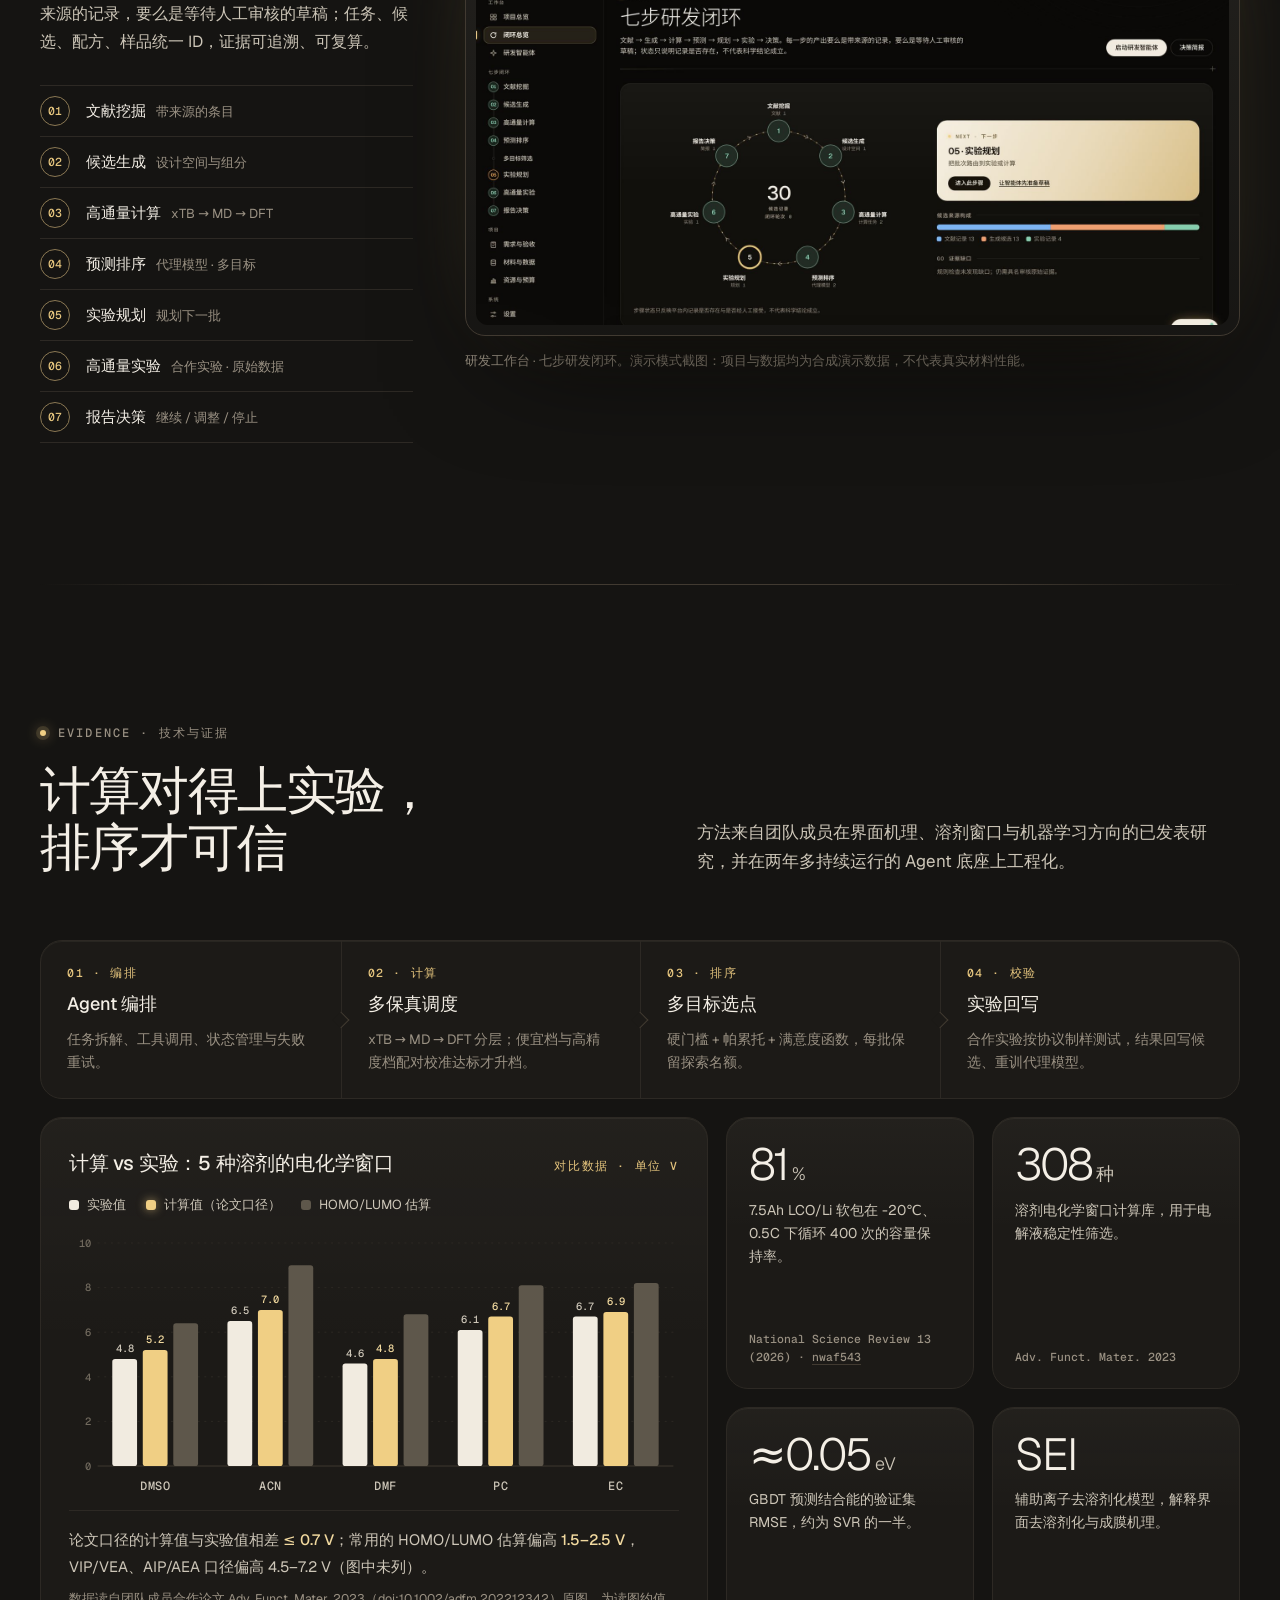
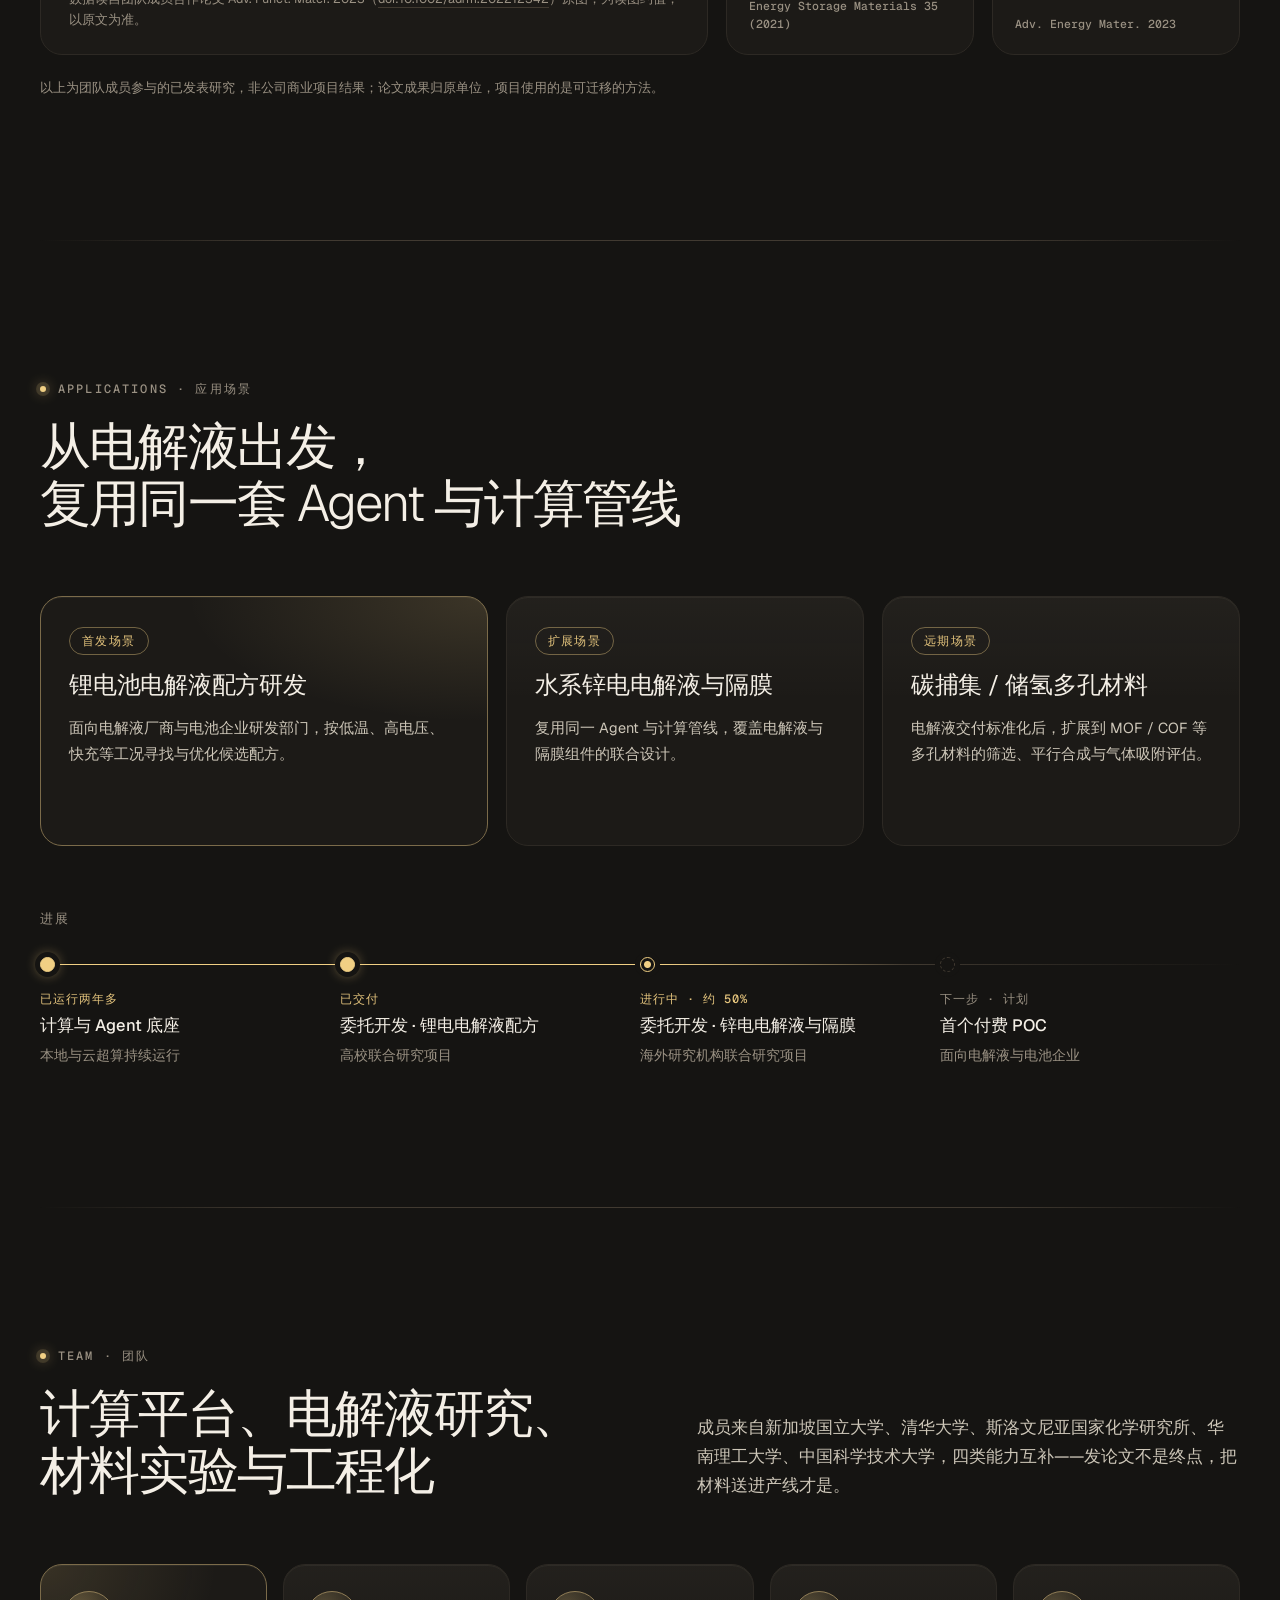
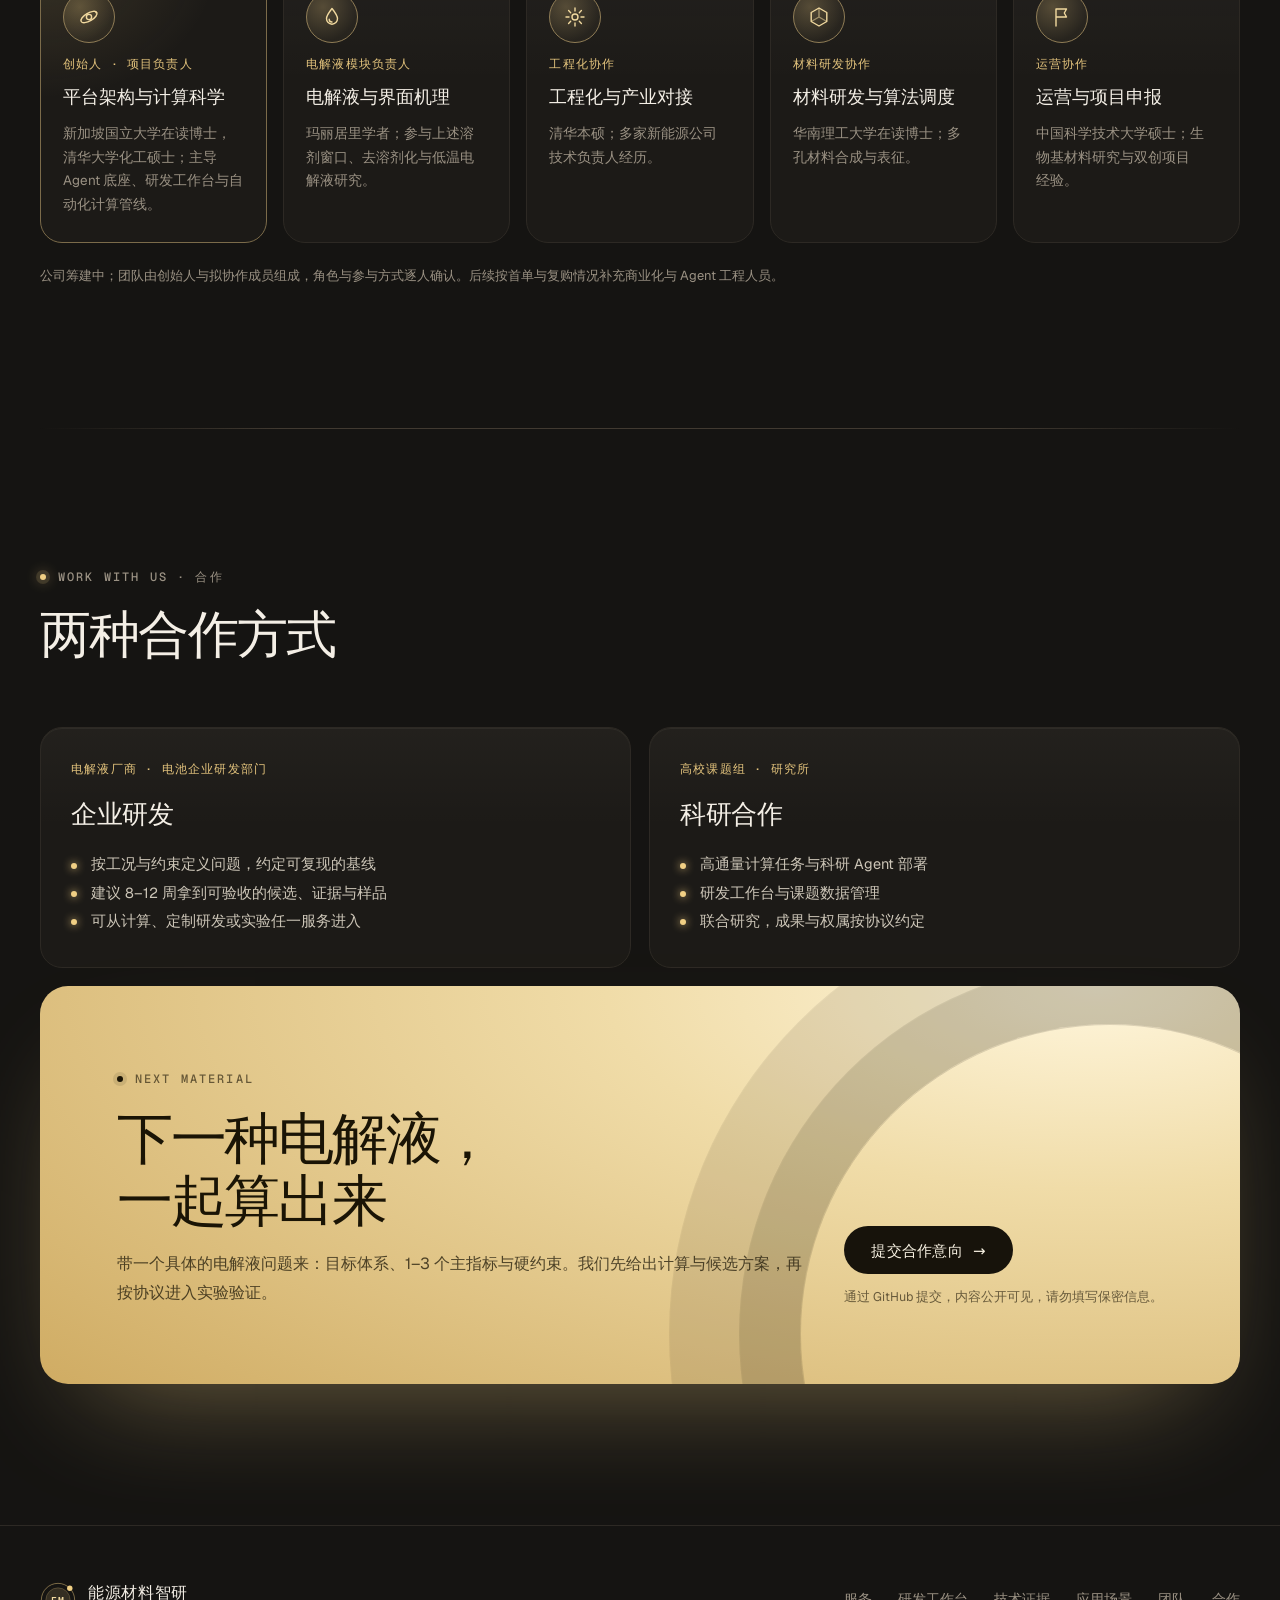
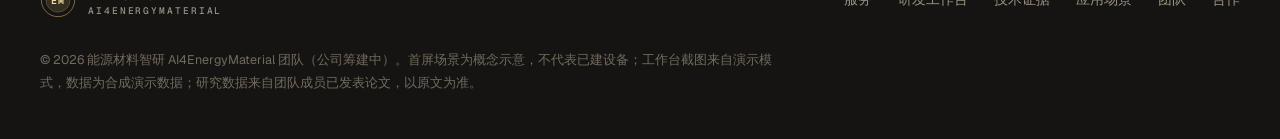
==== commit ff2c37dc: "加入暗灰色 / 白色模式切换，中文标题按标点换行" ====
--- a/index.html
+++ b/index.html
@@ -1,12 +1,12 @@
 <!doctype html>
-<html lang="zh-CN">
+<html lang="zh-CN" data-theme="dark">
 <head>
   <meta charset="utf-8">
   <meta name="viewport" content="width=device-width, initial-scale=1, viewport-fit=cover">
   <title>能源材料智研 · AI4EnergyMaterial｜AI Agent 驱动的电解液研发服务</title>
   <meta name="description" content="能源材料智研（AI4EnergyMaterial）：AI Agent 驱动的电解液研发服务。计算与 Agent 部署、定制材料研发、实验与样品交付，三类服务可单独采购，也可以组合。">
   <meta name="keywords" content="能源材料智研,AI4EnergyMaterial,电解液研发,AI Agent,AI for Science,高通量计算,锂电池电解液,材料研发服务">
-  <meta name="theme-color" content="#0a0908">
+  <meta name="theme-color" content="#151412">
   <link rel="canonical" href="https://kassarhahaha.github.io/ai4energymaterial/">
   <link rel="icon" href="assets/favicon.svg" type="image/svg+xml">
   <meta property="og:type" content="website">
@@ -19,7 +19,8 @@
   <meta name="twitter:card" content="summary_large_image">
   <link rel="preload" href="assets/fonts/geist-latin.woff2" as="font" type="font/woff2" crossorigin>
   <link rel="stylesheet" href="assets/site.css">
-  <script>document.documentElement.classList.add('js');</script>
+  <!-- 先于样式生效前定好主题，避免闪烁：默认暗灰色，记住访客上次的选择 -->
+  <script>(function(d){d.classList.add('js');var t='dark';try{var s=localStorage.getItem('ai4em-site-theme');if(s==='light'||s==='dark')t=s;}catch(e){}d.setAttribute('data-theme',t);})(document.documentElement);</script>
 </head>
 <body>
   <a class="skip" href="#main">跳到正文</a>
@@ -29,10 +30,10 @@
     <div class="wrap nav-inner">
       <a class="brand" href="#top" aria-label="能源材料智研 首页">
         <svg class="brand-mark" viewBox="0 0 40 40" aria-hidden="true">
-          <circle cx="20" cy="20" r="18.5" fill="none" stroke="#e4c47d" stroke-opacity=".5"/>
-          <circle cx="20" cy="20" r="13.5" fill="rgba(240,207,132,.06)" stroke="#e4c47d" stroke-opacity=".22"/>
-          <circle cx="33.1" cy="6.9" r="3" fill="#f0cf84"/>
-          <text x="20" y="24.1" text-anchor="middle" font-family="Geist Mono, Menlo, monospace" font-size="11" font-weight="600" letter-spacing=".6" fill="#f1d99f">EM</text>
+          <circle class="bm-ring" cx="20" cy="20" r="18.5"/>
+          <circle class="bm-core" cx="20" cy="20" r="13.5"/>
+          <circle class="bm-dot" cx="33.1" cy="6.9" r="3"/>
+          <text class="bm-text" x="20" y="24.1" text-anchor="middle">EM</text>
         </svg>
         <span class="brand-name"><b>能源材料智研</b><small>AI4EnergyMaterial</small></span>
       </a>
@@ -47,6 +48,10 @@
       </nav>
       <div class="nav-end">
         <a class="btn btn-primary btn-sm" href="#contact">合作对接</a>
+        <button class="theme-btn" type="button" aria-label="切换到白色模式" title="切换到白色模式">
+          <svg class="i-sun" viewBox="0 0 24 24" fill="none" stroke="currentColor" stroke-width="1.6" stroke-linecap="round" aria-hidden="true"><circle cx="12" cy="12" r="4"/><path d="M12 2.5v2.2M12 19.3v2.2M2.5 12h2.2M19.3 12h2.2M5.3 5.3l1.6 1.6M17.1 17.1l1.6 1.6M5.3 18.7l1.6-1.6M17.1 6.9l1.6-1.6"/></svg>
+          <svg class="i-moon" viewBox="0 0 24 24" fill="none" stroke="currentColor" stroke-width="1.6" stroke-linecap="round" stroke-linejoin="round" aria-hidden="true"><path d="M20.5 13.2A8.5 8.5 0 1 1 10.8 3.5a6.8 6.8 0 0 0 9.7 9.7z"/></svg>
+        </button>
         <button class="menu-btn" type="button" aria-label="打开菜单" aria-controls="site-menu" aria-expanded="false"><span></span></button>
       </div>
     </div>
@@ -384,10 +389,10 @@
       <div class="foot-top">
         <a class="brand" href="#top" aria-label="回到顶部">
           <svg class="brand-mark" viewBox="0 0 40 40" aria-hidden="true">
-            <circle cx="20" cy="20" r="18.5" fill="none" stroke="#e4c47d" stroke-opacity=".5"/>
-            <circle cx="20" cy="20" r="13.5" fill="rgba(240,207,132,.06)" stroke="#e4c47d" stroke-opacity=".22"/>
-            <circle cx="33.1" cy="6.9" r="3" fill="#f0cf84"/>
-            <text x="20" y="24.1" text-anchor="middle" font-family="Geist Mono, Menlo, monospace" font-size="11" font-weight="600" letter-spacing=".6" fill="#f1d99f">EM</text>
+            <circle class="bm-ring" cx="20" cy="20" r="18.5"/>
+            <circle class="bm-core" cx="20" cy="20" r="13.5"/>
+            <circle class="bm-dot" cx="33.1" cy="6.9" r="3"/>
+            <text class="bm-text" x="20" y="24.1" text-anchor="middle">EM</text>
           </svg>
           <span class="brand-name"><b>能源材料智研</b><small>AI4EnergyMaterial</small></span>
         </a>
--- a/assets/site.css
+++ b/assets/site.css
@@ -14,26 +14,40 @@
   unicode-range: U+0000-00FF, U+0131, U+0152-0153, U+02BB-02BC, U+02C6, U+02DA, U+02DC, U+0304, U+0308, U+0329, U+2000-206F, U+20AC, U+2122, U+2191, U+2193, U+2212, U+2215, U+FEFF, U+FFFD;
 }
 
+/* 两套主题：暗灰色（默认）与白色。切换按钮在导航右上角，选择保存在 localStorage（见 index.html 头部脚本与 site.js）。 */
 :root {
   color-scheme: dark;
-  --bg: #0a0908;
-  --surface: #12100d;
-  --surface-2: #171410;
-  --surface-3: #1f1b15;
+  --bg: #151412;
+  --surface: #1c1a17;
+  --surface-2: #221f1b;
+  --surface-3: #2a2621;
   --ink: #f4efe6;
   --ink-2: #cdc6b8;
-  --muted: #988f80;
-  --faint: #6b6458;
-  --line: #26211a;
-  --line-2: #3a3228;
+  --muted: #9a9183;
+  --faint: #716a5e;
+  --line: #2d2924;
+  --line-2: #413a31;
   --accent: #e4c47d;
   --accent-2: #f1d99f;
   --signal: #f0cf84;
   --signal-soft: rgba(240, 207, 132, .14);
   --ring: rgba(226, 190, 116, .10);
   --ring-strong: rgba(226, 190, 116, .26);
+  --glow-1: rgba(228, 190, 116, .11);
+  --glow-2: rgba(228, 190, 116, .045);
   --primary: #f1ebe0;
   --primary-ink: #17130b;
+  --primary-hover: #ffffff;
+  --primary-glow: rgba(240, 207, 132, .55);
+  --ghost-bg: rgba(255, 240, 215, .03);
+  --card-sheen: rgba(255, 240, 215, .03);
+  --nav-bg: rgba(21, 20, 18, .78);
+  --menu-bg: rgba(21, 20, 18, .97);
+  --lc-shadow: 0 22px 44px -26px rgba(0, 0, 0, .85);
+  --frame-bg: linear-gradient(180deg, rgba(255, 240, 215, .06), rgba(255, 240, 215, .01));
+  --frame-shadow: 0 50px 120px -44px rgba(0, 0, 0, .95), 0 0 90px -46px rgba(240, 207, 132, .45);
+  --c-exp: #f1ebe0;
+  --c-homo: #5e574b;
   --good: #86cfae;
   --card-edge: inset 0 1px 0 rgba(255, 240, 215, .05);
   --r-xl: 22px;
@@ -46,6 +60,42 @@
   --wrap: 1200px;
   --nav-h: 68px;
 }
+:root[data-theme="light"] {
+  color-scheme: light;
+  --bg: #ffffff;
+  --surface: #f7f6f2;
+  --surface-2: #f1efe9;
+  --surface-3: #e8e5dc;
+  --ink: #17140e;
+  --ink-2: #3b3629;
+  --muted: #6a6354;
+  --faint: #8f8674;
+  --line: #e8e4db;
+  --line-2: #d6d0c3;
+  --accent: #7d5f16;
+  --accent-2: #8f6d18;
+  --signal: #c99a2e;
+  --signal-soft: rgba(201, 154, 46, .16);
+  --ring: rgba(125, 95, 22, .08);
+  --ring-strong: rgba(125, 95, 22, .2);
+  --glow-1: rgba(201, 154, 46, .10);
+  --glow-2: rgba(201, 154, 46, .05);
+  --primary: #17140e;
+  --primary-ink: #f6f0e1;
+  --primary-hover: #000000;
+  --primary-glow: rgba(23, 20, 14, .28);
+  --ghost-bg: rgba(23, 20, 14, .025);
+  --card-sheen: rgba(255, 255, 255, .75);
+  --nav-bg: rgba(255, 255, 255, .82);
+  --menu-bg: rgba(255, 255, 255, .98);
+  --lc-shadow: 0 18px 40px -24px rgba(23, 20, 14, .3);
+  --frame-bg: linear-gradient(180deg, rgba(23, 20, 14, .045), rgba(23, 20, 14, .01));
+  --frame-shadow: 0 40px 90px -40px rgba(23, 20, 14, .35), 0 0 80px -46px rgba(201, 154, 46, .35);
+  --c-exp: #3b3629;
+  --c-homo: #d3ccbd;
+  --good: #14684e;
+  --card-edge: inset 0 1px 0 rgba(255, 255, 255, .9);
+}
 
 *, *::before, *::after { box-sizing: border-box; }
 html { scroll-behavior: smooth; scroll-padding-top: calc(var(--nav-h) + 12px); -webkit-text-size-adjust: 100%; }
@@ -58,11 +108,12 @@
 img, svg { display: block; max-width: 100%; }
 a { color: inherit; text-decoration: none; }
 p, h1, h2, h3, h4, figure { margin: 0; }
-h1, h2, h3, h4 { font-weight: 400; text-wrap: balance; }
+/* 中文标题只在标点和空格处换行，避免把「计算」「候选」这类词拆到两行；放不下时才强制断开 */
+h1, h2, h3, h4 { font-weight: 400; text-wrap: balance; word-break: keep-all; overflow-wrap: break-word; }
 p, li { text-wrap: pretty; }
 ul, ol { margin: 0; padding: 0; list-style: none; }
 button { font: inherit; }
-::selection { background: rgba(240, 207, 132, .32); color: #fff; }
+::selection { background: rgba(240, 207, 132, .38); color: var(--ink); }
 :focus-visible { outline: 2px solid var(--signal); outline-offset: 3px; border-radius: 6px; }
 .skip { position: absolute; left: 12px; top: -60px; z-index: 100; padding: 10px 16px; border-radius: var(--r-pill); background: var(--primary); color: var(--primary-ink); }
 .skip:focus { top: 12px; }
@@ -72,8 +123,8 @@
 .bg-glow {
   position: fixed; inset: 0; z-index: -1; pointer-events: none;
   background:
-    radial-gradient(70vw 48vw at 76% -12%, rgba(228, 190, 116, .11), transparent 62%),
-    radial-gradient(46vw 40vw at -12% 46%, rgba(228, 190, 116, .045), transparent 62%),
+    radial-gradient(70vw 48vw at 76% -12%, var(--glow-1), transparent 62%),
+    radial-gradient(46vw 40vw at -12% 46%, var(--glow-2), transparent 62%),
     var(--bg);
 }
 
@@ -83,12 +134,16 @@
 /* ---------- 导航 ---------- */
 .site-nav { position: fixed; inset: 0 0 auto; z-index: 50; border-bottom: 1px solid transparent; transition: background .3s, border-color .3s, backdrop-filter .3s; }
 .site-nav.scrolled, .site-nav.open {
-  background: rgba(10, 9, 8, .74); border-bottom-color: var(--line);
+  background: var(--nav-bg); border-bottom-color: var(--line);
   -webkit-backdrop-filter: blur(16px) saturate(1.2); backdrop-filter: blur(16px) saturate(1.2);
 }
 .nav-inner { display: flex; align-items: center; justify-content: space-between; gap: 24px; height: var(--nav-h); }
 .brand { display: flex; align-items: center; gap: 12px; }
 .brand-mark { width: 36px; height: 36px; flex: none; }
+.brand-mark .bm-ring { fill: none; stroke: var(--accent); stroke-opacity: .55; }
+.brand-mark .bm-core { fill: var(--signal-soft); stroke: var(--accent); stroke-opacity: .25; }
+.brand-mark .bm-dot { fill: var(--signal); }
+.brand-mark .bm-text { fill: var(--accent-2); font: 600 11px "Geist Mono", Menlo, monospace; letter-spacing: .6px; }
 .brand-name { display: grid; line-height: 1.15; }
 .brand-name b { font-size: 16px; font-weight: 500; letter-spacing: .04em; }
 .brand-name small { margin-top: 3px; font: 500 9.5px/1.2 var(--mono); letter-spacing: .2em; color: var(--muted); text-transform: uppercase; }
@@ -98,9 +153,20 @@
 .nav-links a.active::after { content: ""; position: absolute; left: 0; right: 0; bottom: -2px; height: 1px; background: var(--signal); box-shadow: 0 0 8px var(--signal); }
 .nav-end { display: flex; align-items: center; gap: 10px; }
 .menu-btn {
-  display: none; width: 42px; height: 42px; border-radius: 50%; border: 1px solid var(--line-2);
-  background: rgba(255, 240, 215, .03); color: var(--ink); cursor: pointer; place-items: center;
-}
+  display: none; width: 40px; height: 40px; border-radius: 50%; border: 1px solid var(--line-2);
+  background: var(--ghost-bg); color: var(--ink); cursor: pointer; place-items: center;
+}
+/* 右上角主题切换：暗灰色模式显示太阳（点击切到白色），白色模式显示月亮 */
+.theme-btn {
+  position: relative; display: grid; place-items: center; flex: none; width: 40px; height: 40px; overflow: hidden;
+  border: 1px solid var(--line-2); border-radius: 50%; background: var(--ghost-bg); color: var(--ink); cursor: pointer;
+  transition: border-color .2s, background .2s, color .2s;
+}
+.theme-btn:hover { border-color: color-mix(in srgb, var(--signal) 60%, var(--line-2)); color: var(--accent-2); }
+.theme-btn svg { position: absolute; width: 18px; height: 18px; transition: transform .45s var(--ease), opacity .3s; }
+.theme-btn .i-moon { transform: translateY(140%) rotate(-40deg); opacity: 0; }
+:root[data-theme="light"] .theme-btn .i-sun { transform: translateY(-140%) rotate(40deg); opacity: 0; }
+:root[data-theme="light"] .theme-btn .i-moon { transform: none; opacity: 1; }
 .menu-btn span, .menu-btn span::before, .menu-btn span::after { display: block; width: 16px; height: 1.5px; background: currentColor; border-radius: 2px; transition: transform .3s var(--ease), opacity .2s; }
 .menu-btn span { position: relative; }
 .menu-btn span::before, .menu-btn span::after { content: ""; position: absolute; left: 0; }
@@ -116,10 +182,10 @@
   border-radius: var(--r-pill); border: 1px solid transparent; font-size: 15px; font-weight: 500; letter-spacing: .02em; white-space: nowrap;
   cursor: pointer; transition: transform .25s var(--ease), background .2s, border-color .2s, box-shadow .25s, color .2s;
 }
-.btn-primary { background: var(--primary); color: var(--primary-ink); box-shadow: 0 12px 34px -14px rgba(240, 207, 132, .55); }
-.btn-primary:hover { background: #fff; transform: translateY(-1px); box-shadow: 0 16px 40px -14px rgba(240, 207, 132, .7); }
-.btn-ghost { border-color: var(--line-2); color: var(--ink); background: rgba(255, 240, 215, .025); }
-.btn-ghost:hover { border-color: color-mix(in srgb, var(--signal) 60%, var(--line-2)); background: rgba(255, 240, 215, .05); }
+.btn-primary { background: var(--primary); color: var(--primary-ink); box-shadow: 0 12px 34px -14px var(--primary-glow); }
+.btn-primary:hover { background: var(--primary-hover); transform: translateY(-1px); box-shadow: 0 16px 40px -14px var(--primary-glow); }
+.btn-ghost { border-color: var(--line-2); color: var(--ink); background: var(--ghost-bg); }
+.btn-ghost:hover { border-color: color-mix(in srgb, var(--signal) 60%, var(--line-2)); background: var(--signal-soft); }
 .btn-dark { background: #17130b; color: #f6f0e1; }
 .btn-dark:hover { background: #000; transform: translateY(-1px); }
 .btn-sm { height: 38px; padding: 0 18px; font-size: 14px; }
@@ -142,7 +208,7 @@
 
 .card {
   position: relative; border: 1px solid var(--line); border-radius: var(--r-xl);
-  background: linear-gradient(180deg, rgba(255, 240, 215, .03), rgba(255, 240, 215, 0) 42%), var(--surface);
+  background: linear-gradient(180deg, var(--card-sheen), transparent 42%), var(--surface);
   box-shadow: var(--card-edge);
 }
 
@@ -176,6 +242,10 @@
   mask-image: radial-gradient(ellipse 74% 94% at 63% 48%, #000 58%, transparent 100%);
   --sc-floor: #16130f; --sc-body: #c9bda4; --sc-white: #ebe5d8; --sc-metal: #9d9583; --sc-dark: #1a1712; --sc-top: #211d17; --sc-gold: var(--signal);
   --sc-edge: rgba(255, 240, 215, .18); --sc-grid: rgba(228, 196, 125, .075);
+}
+:root[data-theme="light"] .hero-scene {
+  --sc-floor: #e6dece; --sc-body: #efe8da; --sc-white: #ffffff; --sc-metal: #d6cfc0; --sc-dark: #2b2721; --sc-top: #3a352d;
+  --sc-edge: rgba(23, 20, 14, .14); --sc-grid: rgba(125, 95, 22, .13);
 }
 .hero-scene .tone-floor { --b: var(--sc-floor); }
 .hero-scene .tone-body { --b: var(--sc-body); }
@@ -245,10 +315,10 @@
   border: 1px solid color-mix(in srgb, var(--signal) 24%, var(--line-2)); border-radius: 14px;
   background: color-mix(in srgb, var(--surface) 72%, transparent);
   -webkit-backdrop-filter: blur(14px) saturate(1.2); backdrop-filter: blur(14px) saturate(1.2);
-  box-shadow: 0 22px 44px -26px rgba(0, 0, 0, .85), var(--card-edge);
+  box-shadow: var(--lc-shadow), var(--card-edge);
   pointer-events: auto; transition: border-color .2s, transform .3s var(--ease), box-shadow .3s;
 }
-.layer-card:hover { border-color: color-mix(in srgb, var(--signal) 62%, transparent); transform: translateY(-3px); box-shadow: 0 26px 50px -26px rgba(0, 0, 0, .9), 0 0 32px -14px var(--signal); }
+.layer-card:hover { border-color: color-mix(in srgb, var(--signal) 62%, transparent); transform: translateY(-3px); box-shadow: var(--lc-shadow), 0 0 32px -14px var(--signal); }
 .lc-top { display: flex; align-items: baseline; gap: .65em; }
 .lc-index { font: 500 .8em/1 var(--mono); letter-spacing: .08em; color: var(--accent); }
 .layer-card strong { font-size: 1.2em; font-weight: 500; letter-spacing: -.01em; }
@@ -287,7 +357,7 @@
 .svc h3 { font-size: 25px; font-weight: 400; line-height: 1.32; letter-spacing: -.015em; }
 .svc p { font-size: 15px; line-height: 1.8; color: var(--ink-2); }
 .chips { display: flex; flex-wrap: wrap; align-content: end; gap: 8px; }
-.chip { padding: 5px 12px; border: 1px solid var(--line-2); border-radius: var(--r-pill); background: rgba(255, 240, 215, .02); font-size: 12.5px; color: var(--ink-2); }
+.chip { padding: 5px 12px; border: 1px solid var(--line-2); border-radius: var(--r-pill); background: var(--ghost-bg); font-size: 12.5px; color: var(--ink-2); }
 .svc-note { display: flex; flex-wrap: wrap; gap: 10px 32px; margin-top: 28px; font-size: 14px; color: var(--muted); }
 .svc-note span::before { content: ""; display: inline-block; width: 6px; height: 6px; margin-right: 10px; border-radius: 1px; background: var(--accent); transform: rotate(45deg) translateY(-2px); }
 
@@ -306,8 +376,8 @@
 .shot-tabs button[aria-selected="true"] { background: var(--primary); color: var(--primary-ink); }
 .shot-frame {
   position: relative; padding: 10px; border: 1px solid var(--line-2); border-radius: 20px;
-  background: linear-gradient(180deg, rgba(255, 240, 215, .06), rgba(255, 240, 215, .01));
-  box-shadow: 0 50px 120px -44px rgba(0, 0, 0, .95), 0 0 90px -46px rgba(240, 207, 132, .45);
+  background: var(--frame-bg);
+  box-shadow: var(--frame-shadow);
 }
 .shot-frame img { width: 100%; height: auto; aspect-ratio: 1800 / 1020; border-radius: 12px; }
 .shot-frame img[hidden] { display: none; }
@@ -332,18 +402,18 @@
 .chart-head .k { font: 500 11.5px/1.4 var(--mono); letter-spacing: .14em; color: var(--accent); }
 .legend { display: flex; flex-wrap: wrap; gap: 6px 20px; margin: 14px 0 6px; font-size: 13px; color: var(--ink-2); }
 .legend i { display: inline-block; width: 10px; height: 10px; margin-right: 8px; border-radius: 3px; vertical-align: -1px; }
-.c-exp { background: #f1ebe0; }
+.c-exp { background: var(--c-exp); }
 .c-comp { background: var(--signal); box-shadow: 0 0 10px rgba(240, 207, 132, .6); }
-.c-homo { background: #5e574b; }
+.c-homo { background: var(--c-homo); }
 .ecw svg { width: 100%; height: auto; overflow: visible; }
 .ecw .g { stroke: var(--line); stroke-dasharray: 2 5; }
 .ecw .base { stroke: var(--line-2); }
 .ecw .ax { fill: var(--faint); font: 500 11px var(--mono); }
 .ecw .cat { fill: var(--ink-2); font: 500 12.5px var(--mono); letter-spacing: .04em; }
 .ecw .b { transform-box: fill-box; transform-origin: 50% 100%; transition: transform 1.1s var(--ease); }
-.ecw .b.exp { fill: #f1ebe0; }
+.ecw .b.exp { fill: var(--c-exp); }
 .ecw .b.comp { fill: var(--signal); }
-.ecw .b.homo { fill: #5e574b; }
+.ecw .b.homo { fill: var(--c-homo); }
 .ecw .vl { font: 500 11px var(--mono); transition: opacity .6s .7s; }
 .ecw .vl.exp { fill: var(--ink-2); }
 .ecw .vl.comp { fill: var(--accent-2); }
@@ -431,6 +501,11 @@
 .js .reveal.d3 { transition-delay: .24s; }
 .js .reveal.d4 { transition-delay: .32s; }
 
+/* 切换主题时短暂打开颜色过渡（site.js 加上再移除 .theme-anim） */
+.theme-anim, .theme-anim *, .theme-anim *::before, .theme-anim *::after {
+  transition: background-color .4s var(--ease), border-color .4s var(--ease), color .4s var(--ease), fill .4s var(--ease), stroke .4s var(--ease), box-shadow .4s var(--ease) !important;
+}
+
 @media (prefers-reduced-motion: reduce) {
   html { scroll-behavior: auto; }
   .js .reveal { opacity: 1; transform: none; transition: none; }
@@ -453,7 +528,7 @@
   .menu-btn { display: grid; }
   .site-nav.open .nav-links {
     position: absolute; top: var(--nav-h); left: 0; right: 0; display: grid; gap: 0; padding: 6px 24px 22px;
-    background: rgba(10, 9, 8, .97); border-bottom: 1px solid var(--line);
+    background: var(--menu-bg); border-bottom: 1px solid var(--line);
   }
   .site-nav.open .nav-links a { padding: 15px 0; border-bottom: 1px solid var(--line); font-size: 16px; }
   .site-nav.open .nav-links a.active::after { display: none; }
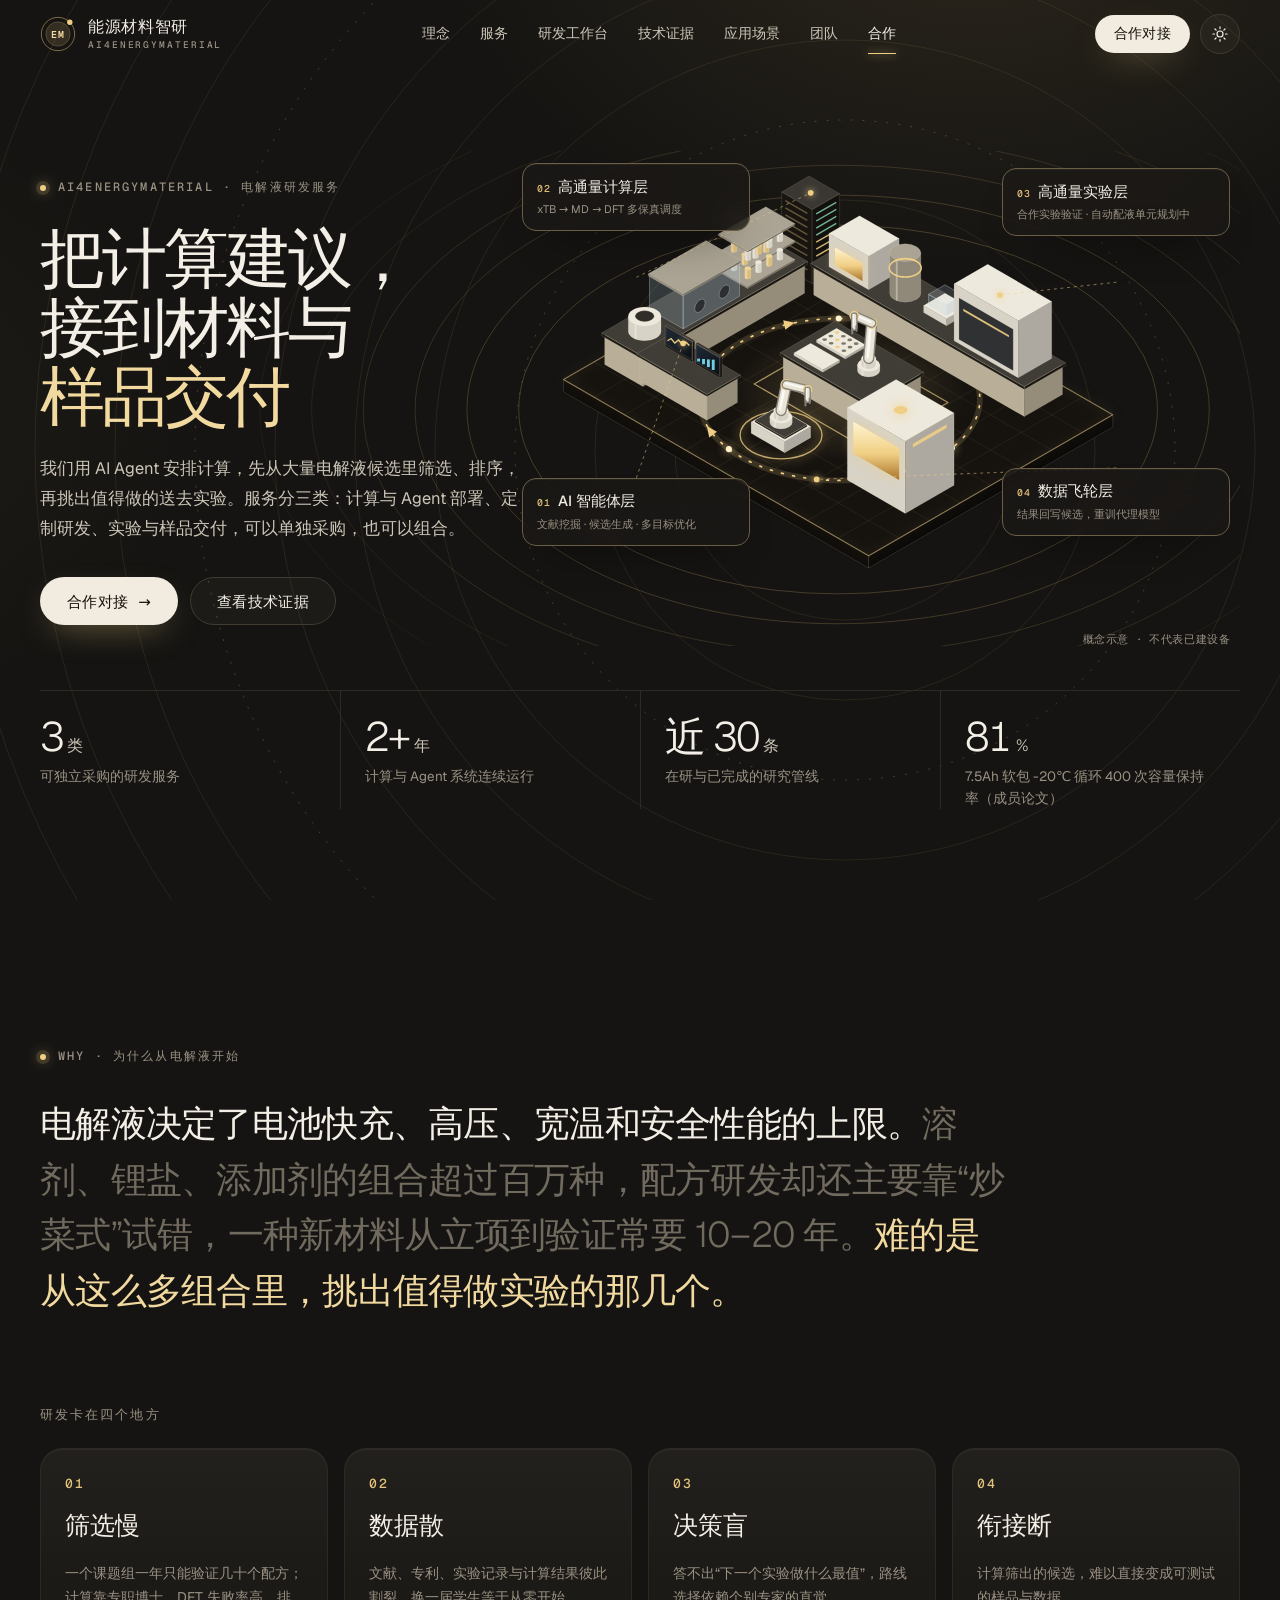
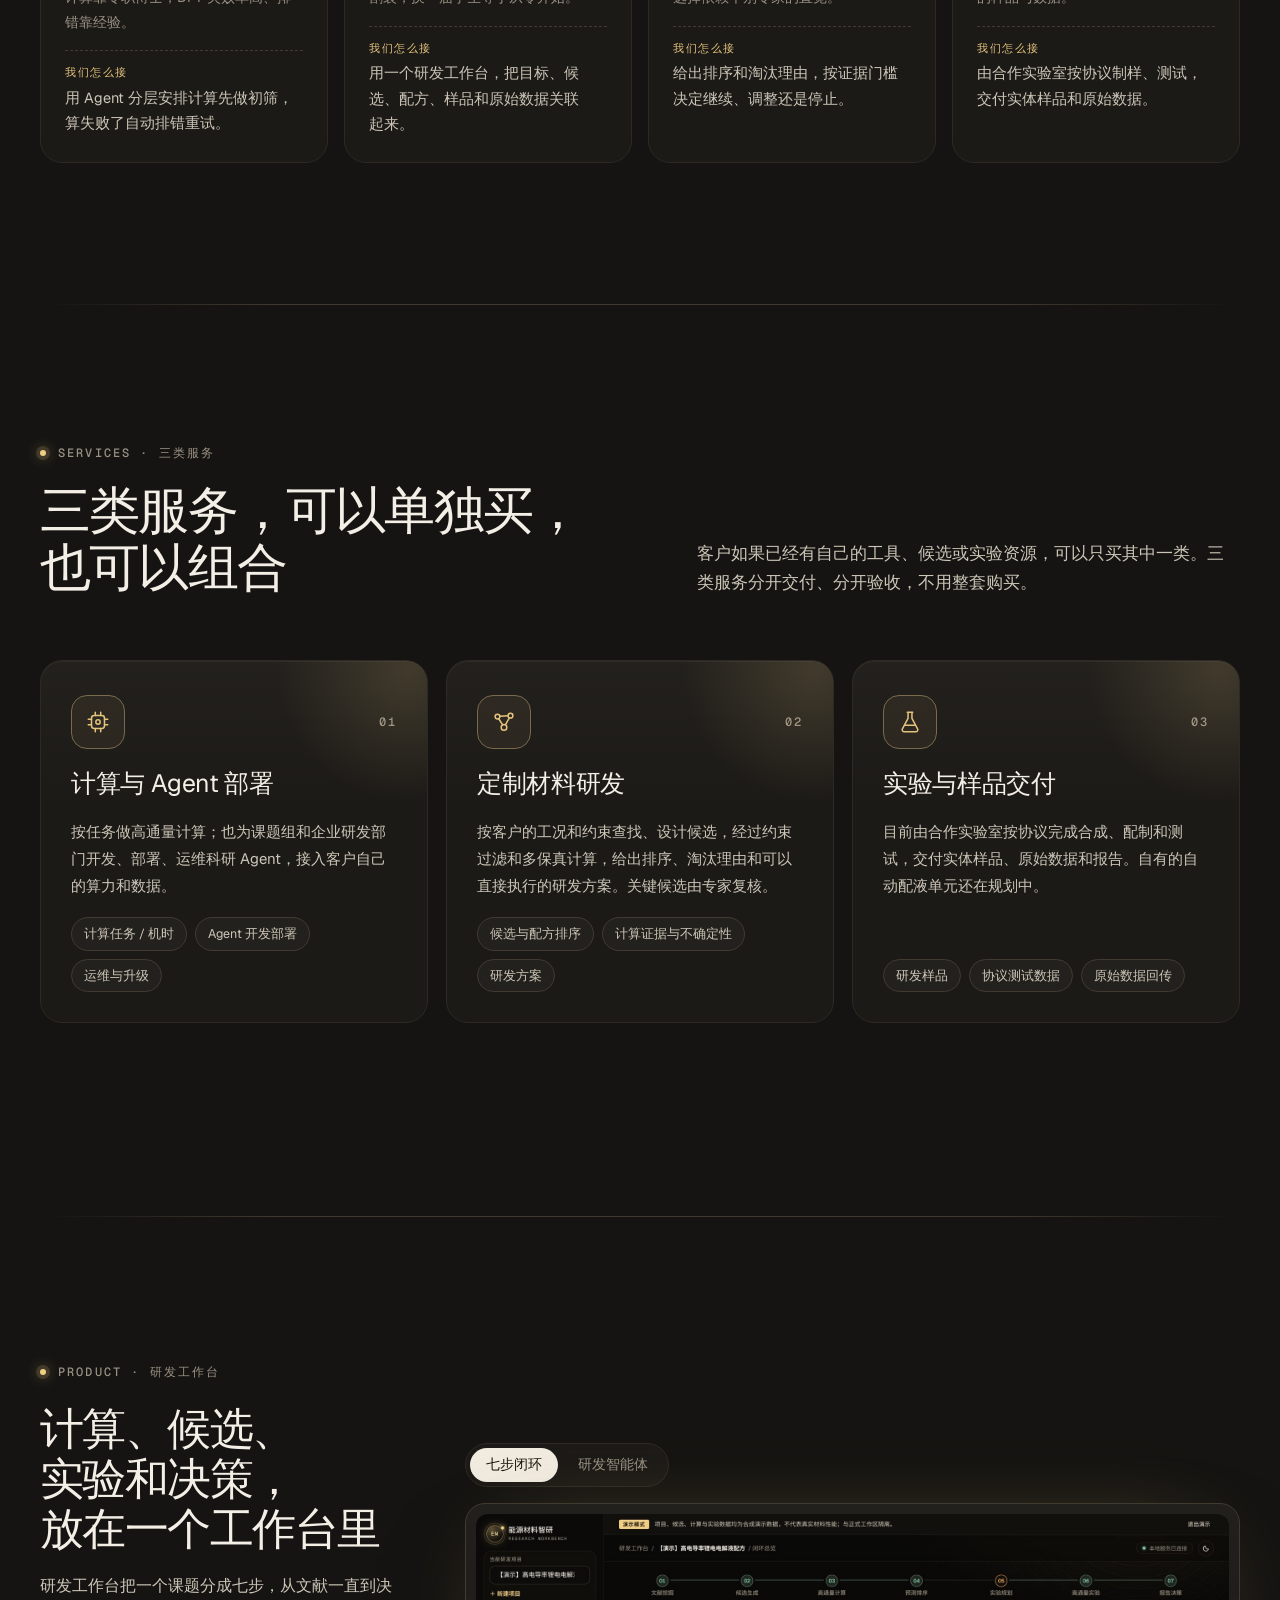
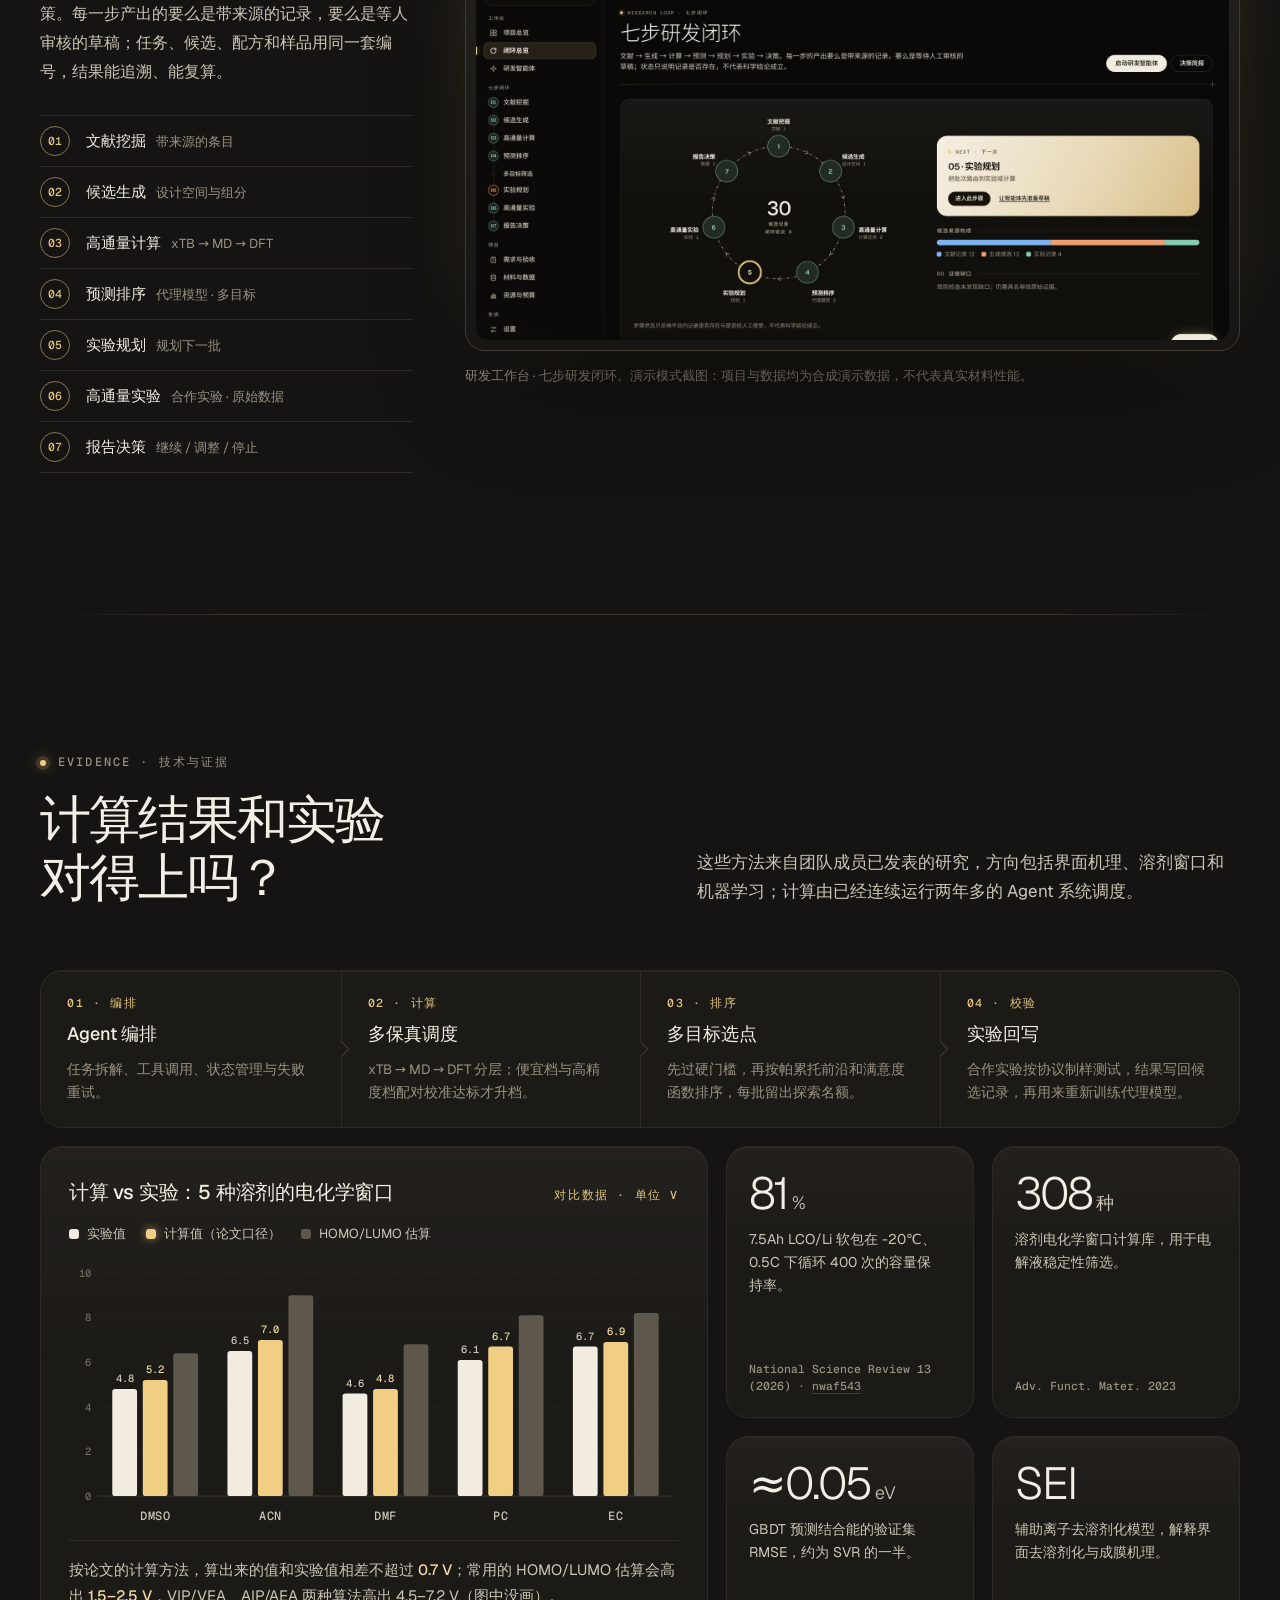
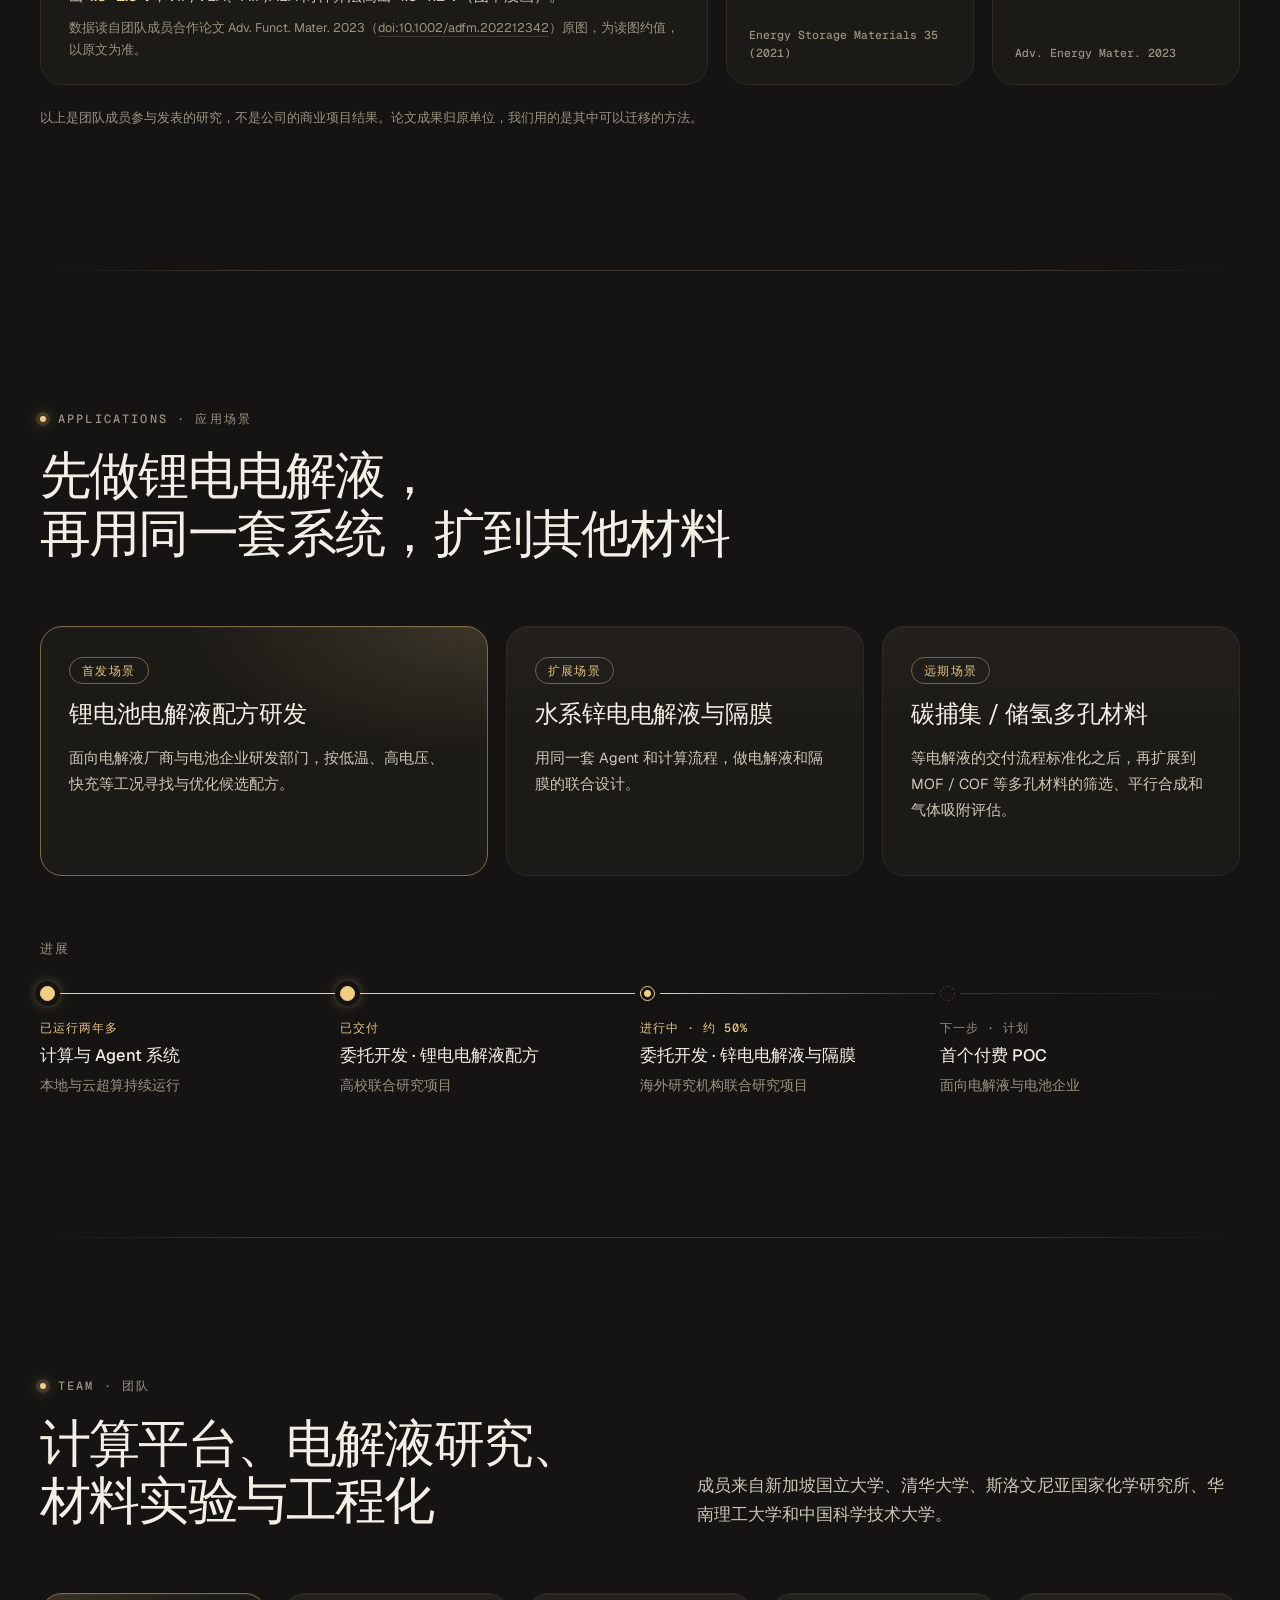
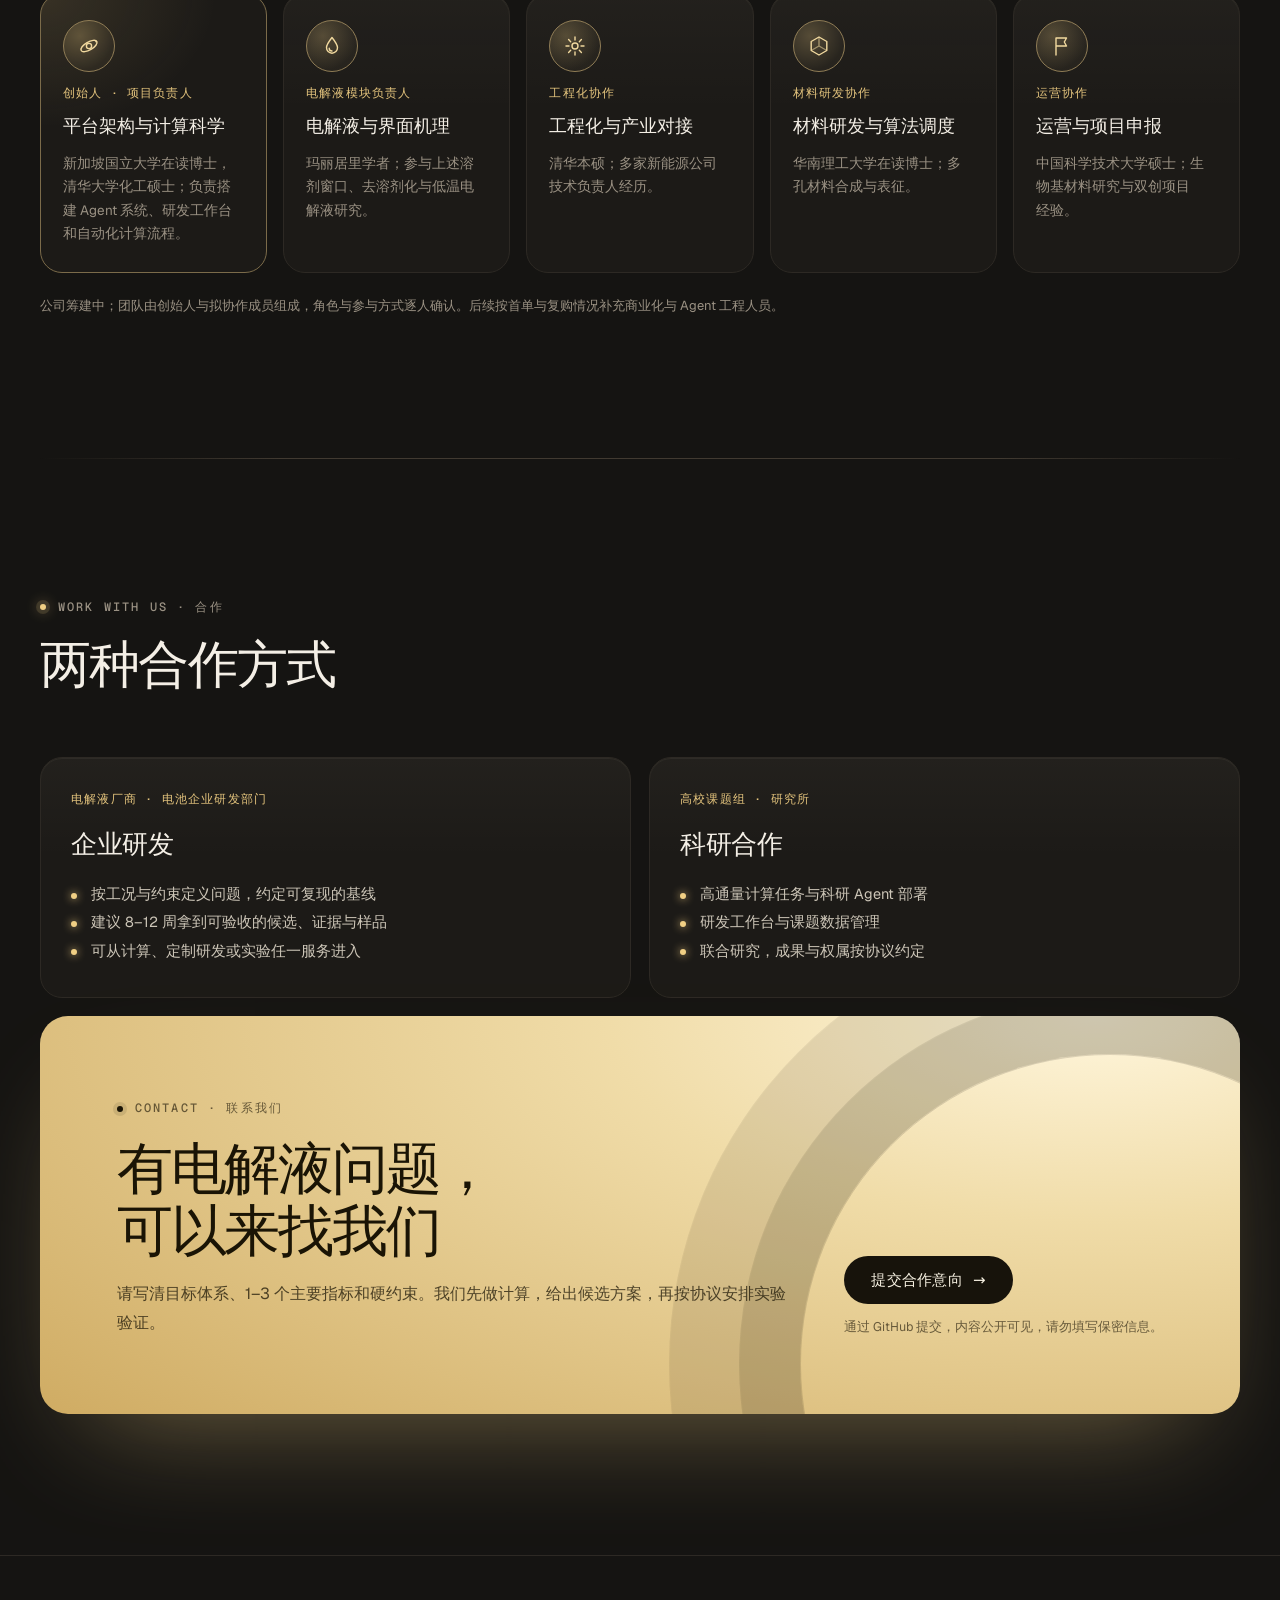
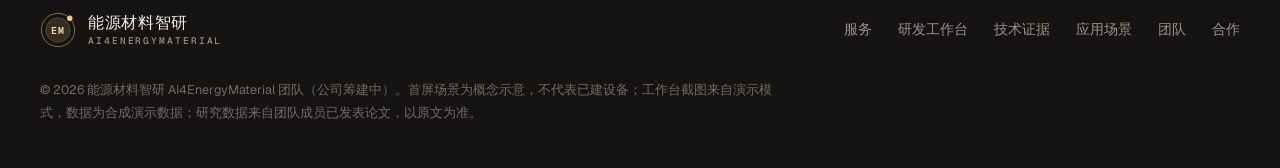
==== commit 59877d58: "官网文案改得更平实，去掉套话和口号" ====
--- a/index.html
+++ b/index.html
@@ -3,8 +3,8 @@
 <head>
   <meta charset="utf-8">
   <meta name="viewport" content="width=device-width, initial-scale=1, viewport-fit=cover">
-  <title>能源材料智研 · AI4EnergyMaterial｜AI Agent 驱动的电解液研发服务</title>
-  <meta name="description" content="能源材料智研（AI4EnergyMaterial）：AI Agent 驱动的电解液研发服务。计算与 Agent 部署、定制材料研发、实验与样品交付，三类服务可单独采购，也可以组合。">
+  <title>能源材料智研 · AI4EnergyMaterial｜电解液研发服务</title>
+  <meta name="description" content="能源材料智研（AI4EnergyMaterial）用 AI Agent 做电解液研发服务：计算与 Agent 部署、定制材料研发、实验与样品交付，可以单独采购，也可以组合。">
   <meta name="keywords" content="能源材料智研,AI4EnergyMaterial,电解液研发,AI Agent,AI for Science,高通量计算,锂电池电解液,材料研发服务">
   <meta name="theme-color" content="#151412">
   <link rel="canonical" href="https://kassarhahaha.github.io/ai4energymaterial/">
@@ -13,7 +13,7 @@
   <meta property="og:locale" content="zh_CN">
   <meta property="og:site_name" content="能源材料智研 AI4EnergyMaterial">
   <meta property="og:title" content="能源材料智研 · AI4EnergyMaterial">
-  <meta property="og:description" content="把计算建议，接到材料与样品交付。AI Agent 驱动的电解液研发服务。">
+  <meta property="og:description" content="用 AI Agent 做电解液研发服务，从计算一直做到样品交付。">
   <meta property="og:url" content="https://kassarhahaha.github.io/ai4energymaterial/">
   <meta property="og:image" content="https://kassarhahaha.github.io/ai4energymaterial/assets/img/og.jpg">
   <meta name="twitter:card" content="summary_large_image">
@@ -73,7 +73,7 @@
           <div class="hero-lead">
             <span class="eyebrow">AI4EnergyMaterial · 电解液研发服务</span>
             <h1>把计算建议，<br>接到材料与<br class="br-wide"><span class="gold">样品交付</span></h1>
-            <p class="hero-sub">AI Agent 驱动的电解液研发服务：先算、先筛、先排序，把实验留给最值得做的候选。计算、定制研发、实验与样品交付三类服务，可以单独采购，也可以组合。</p>
+            <p class="hero-sub">我们用 AI Agent 安排计算，先从大量电解液候选里筛选、排序，再挑出值得做的送去实验。服务分三类：计算与 Agent 部署、定制研发、实验与样品交付，可以单独采购，也可以组合。</p>
             <div class="hero-actions">
               <a class="btn btn-primary" href="#contact">合作对接 <span class="arrow" aria-hidden="true">→</span></a>
               <a class="btn btn-ghost" href="#evidence">查看技术证据</a>
@@ -83,7 +83,7 @@
         </div>
         <div class="facts reveal">
           <div class="fact"><b>3<small>类</small></b><span>可独立采购的研发服务</span></div>
-          <div class="fact"><b>2+<small>年</small></b><span>计算与 Agent 底座持续运行</span></div>
+          <div class="fact"><b>2+<small>年</small></b><span>计算与 Agent 系统连续运行</span></div>
           <div class="fact"><b>近 30<small>条</small></b><span>在研与已完成的研究管线</span></div>
           <div class="fact"><b>81<small>%</small></b><span>7.5Ah 软包 -20℃ 循环 400 次容量保持率（成员论文）</span></div>
         </div>
@@ -95,29 +95,29 @@
       <div class="wrap">
         <span class="eyebrow reveal">Why · 为什么从电解液开始</span>
         <p class="statement reveal" style="margin-top:28px">
-          <strong>电解液决定快充、高压、宽温与安全的性能上限。</strong>溶剂、锂盐、添加剂的组合空间超过百万级，配方研发却仍以“炒菜式”试错为主，新材料从立项到验证常需 10–20 年。<em>瓶颈不在“造”，在“找”。</em>
+          <strong>电解液决定了电池快充、高压、宽温和安全性能的上限。</strong>溶剂、锂盐、添加剂的组合超过百万种，配方研发却还主要靠“炒菜式”试错，一种新材料从立项到验证常要 10–20 年。<em>难的是从这么多组合里，挑出值得做实验的那几个。</em>
         </p>
         <p class="pain-title reveal">研发卡在四个地方</p>
         <div class="pain-grid">
           <article class="card pain reveal">
             <span class="num">01</span><h3>筛选慢</h3>
             <p class="now">一个课题组一年只能验证几十个配方；计算靠专职博士，DFT 失败率高、排错靠经验。</p>
-            <p class="fix">Agent 编排多保真计算先筛，失败自动纠错重试。</p>
+            <p class="fix">用 Agent 分层安排计算先做初筛，算失败了自动排错重试。</p>
           </article>
           <article class="card pain reveal d1">
             <span class="num">02</span><h3>数据散</h3>
             <p class="now">文献、专利、实验记录与计算结果彼此割裂，换一届学生等于从零开始。</p>
-            <p class="fix">统一研发工作台，关联目标、候选、配方、样品与原始数据。</p>
+            <p class="fix">用一个研发工作台，把目标、候选、配方、样品和原始数据关联起来。</p>
           </article>
           <article class="card pain reveal d2">
             <span class="num">03</span><h3>决策盲</h3>
             <p class="now">答不出“下一个实验做什么最值”，路线选择依赖个别专家的直觉。</p>
-            <p class="fix">排序 + 淘汰理由 + 证据门槛，决定继续、调整还是停止。</p>
+            <p class="fix">给出排序和淘汰理由，按证据门槛决定继续、调整还是停止。</p>
           </article>
           <article class="card pain reveal d3">
             <span class="num">04</span><h3>衔接断</h3>
             <p class="now">计算筛出的候选，难以直接变成可测试的样品与数据。</p>
-            <p class="fix">合作实验按协议制样测试，交付实体样品与原始数据。</p>
+            <p class="fix">由合作实验室按协议制样、测试，交付实体样品和原始数据。</p>
           </article>
         </div>
       </div>
@@ -131,7 +131,7 @@
             <span class="eyebrow reveal">Services · 三类服务</span>
             <h2 class="reveal">三类服务，可以单独买，<br>也可以组合</h2>
           </div>
-          <p class="reveal d1">客户有自己的工具、候选或实验资源时，可以从任意一类服务进入；三类服务分别交付、分别验收，不形成强制套餐。</p>
+          <p class="reveal d1">客户如果已经有自己的工具、候选或实验资源，可以只买其中一类。三类服务分开交付、分开验收，不用整套购买。</p>
         </div>
         <div class="svc-grid">
           <article class="card svc reveal">
@@ -140,7 +140,7 @@
               <span class="idx">01</span>
             </div>
             <h3>计算与 Agent 部署</h3>
-            <p>按任务提供高通量计算；为课题组与企业研发部门开发、部署和运维科研 Agent，接入客户自有的算力与数据。</p>
+            <p>按任务做高通量计算；也为课题组和企业研发部门开发、部署、运维科研 Agent，接入客户自己的算力和数据。</p>
             <div class="chips"><span class="chip">计算任务 / 机时</span><span class="chip">Agent 开发部署</span><span class="chip">运维与升级</span></div>
           </article>
           <article class="card svc reveal d1">
@@ -148,8 +148,8 @@
               <span class="svc-icon"><svg viewBox="0 0 24 24" fill="none" stroke="currentColor" stroke-width="1.4" stroke-linecap="round" stroke-linejoin="round" aria-hidden="true"><circle cx="6" cy="7" r="2.2"/><circle cx="18" cy="6.2" r="2.2"/><circle cx="12" cy="17" r="2.6"/><path d="M7.1 9l3.7 5.7M16.9 8.3l-3.6 6.3M8.2 6.8l7.6-.5"/></svg></span>
               <span class="idx">02</span>
             </div>
-            <h3>Agent 驱动的定制材料研发</h3>
-            <p>从客户工况与约束出发，检索与设计候选，经约束过滤和多保真计算，给出排序、淘汰理由与可执行的研发方案；关键候选由专家复核。</p>
+            <h3>定制材料研发</h3>
+            <p>按客户的工况和约束查找、设计候选，经过约束过滤和多保真计算，给出排序、淘汰理由和可以直接执行的研发方案。关键候选由专家复核。</p>
             <div class="chips"><span class="chip">候选与配方排序</span><span class="chip">计算证据与不确定性</span><span class="chip">研发方案</span></div>
           </article>
           <article class="card svc reveal d2">
@@ -158,7 +158,7 @@
               <span class="idx">03</span>
             </div>
             <h3>实验与样品交付</h3>
-            <p>依托合作实验室，按协议完成合成、配制与测试，交付实体样品、原始数据与报告；自有自动配液单元在规划中。</p>
+            <p>目前由合作实验室按协议完成合成、配制和测试，交付实体样品、原始数据和报告。自有的自动配液单元还在规划中。</p>
             <div class="chips"><span class="chip">研发样品</span><span class="chip">协议测试数据</span><span class="chip">原始数据回传</span></div>
           </article>
         </div>
@@ -175,8 +175,8 @@
       <div class="wrap wb">
         <div class="wb-copy">
           <span class="eyebrow reveal">Product · 研发工作台</span>
-          <h2 class="reveal">一个工作台，贯通计算、候选、实验与决策</h2>
-          <p class="reveal d1">七步研发闭环串起整个课题。每一步的产出要么是带来源的记录，要么是等待人工审核的草稿；任务、候选、配方、样品统一 ID，证据可追溯、可复算。</p>
+          <h2 class="reveal">计算、候选、实验和决策，放在一个工作台里</h2>
+          <p class="reveal d1">研发工作台把一个课题分成七步，从文献一直到决策。每一步产出的要么是带来源的记录，要么是等人审核的草稿；任务、候选、配方和样品用同一套编号，结果能追溯、能复算。</p>
           <ol class="steps reveal d2">
             <li><b>01</b><span>文献挖掘<small>带来源的条目</small></span></li>
             <li><b>02</b><span>候选生成<small>设计空间与组分</small></span></li>
@@ -197,7 +197,7 @@
             <img id="shot-agent" role="tabpanel" aria-labelledby="tab-agent" src="assets/img/workbench-agent.jpg" width="1800" height="1020" loading="lazy" decoding="async" alt="研发智能体页面：左侧下达研发目标，右侧列出智能体可做与只能由人完成的操作。" hidden>
           </figure>
           <p class="shot-cap" id="cap-loop">研发工作台 · 七步研发闭环。演示模式截图：项目与数据均为合成演示数据，不代表真实材料性能。</p>
-          <p class="shot-cap" id="cap-agent" hidden>研发智能体在草稿权限内串联七步；接受候选、提交计算、录入实验与作出决策仍由人确认。演示模式截图。</p>
+          <p class="shot-cap" id="cap-agent" hidden>研发智能体只有草稿权限，可以把七步依次跑一遍；接受候选、提交计算、录入实验和作决策，都要人来确认。演示模式截图。</p>
         </div>
       </div>
     </section>
@@ -208,15 +208,15 @@
         <div class="section-head split">
           <div>
             <span class="eyebrow reveal">Evidence · 技术与证据</span>
-            <h2 class="reveal">计算对得上实验，<br>排序才可信</h2>
-          </div>
-          <p class="reveal d1">方法来自团队成员在界面机理、溶剂窗口与机器学习方向的已发表研究，并在两年多持续运行的 Agent 底座上工程化。</p>
+            <h2 class="reveal">计算结果和实验<br>对得上吗？</h2>
+          </div>
+          <p class="reveal d1">这些方法来自团队成员已发表的研究，方向包括界面机理、溶剂窗口和机器学习；计算由已经连续运行两年多的 Agent 系统调度。</p>
         </div>
         <ol class="chain reveal">
           <li><span class="k">01 · 编排</span><h4>Agent 编排</h4><p>任务拆解、工具调用、状态管理与失败重试。</p></li>
           <li><span class="k">02 · 计算</span><h4>多保真调度</h4><p>xTB → MD → DFT 分层；便宜档与高精度档配对校准达标才升档。</p></li>
-          <li><span class="k">03 · 排序</span><h4>多目标选点</h4><p>硬门槛 + 帕累托 + 满意度函数，每批保留探索名额。</p></li>
-          <li><span class="k">04 · 校验</span><h4>实验回写</h4><p>合作实验按协议制样测试，结果回写候选、重训代理模型。</p></li>
+          <li><span class="k">03 · 排序</span><h4>多目标选点</h4><p>先过硬门槛，再按帕累托前沿和满意度函数排序，每批留出探索名额。</p></li>
+          <li><span class="k">04 · 校验</span><h4>实验回写</h4><p>合作实验按协议制样测试，结果写回候选记录，再用来重新训练代理模型。</p></li>
         </ol>
         <div class="ev-grid">
           <article class="card chart-card reveal">
@@ -232,7 +232,7 @@
             <div class="ecw" id="ecw-chart">
               <noscript><p class="src">DMSO：实验 4.8 / 计算 5.2 / HOMO-LUMO 6.4；ACN：6.5 / 7.0 / 9.0；DMF：4.6 / 4.8 / 6.8；PC：6.1 / 6.7 / 8.1；EC：6.7 / 6.9 / 8.2（V）。</p></noscript>
             </div>
-            <p class="takeaway">论文口径的计算值与实验值相差 <b>≤ 0.7 V</b>；常用的 HOMO/LUMO 估算偏高 <b>1.5–2.5 V</b>，VIP/VEA、AIP/AEA 口径偏高 4.5–7.2 V（图中未列）。</p>
+            <p class="takeaway">按论文的计算方法，算出来的值和实验值相差不超过 <b>0.7 V</b>；常用的 HOMO/LUMO 估算会高出 <b>1.5–2.5 V</b>，VIP/VEA、AIP/AEA 两种算法高出 4.5–7.2 V（图中没画）。</p>
             <p class="src">数据读自团队成员合作论文 Adv. Funct. Mater. 2023（<a href="https://doi.org/10.1002/adfm.202212342" target="_blank" rel="noopener">doi:10.1002/adfm.202212342</a>）原图，为读图约值，以原文为准。</p>
           </article>
           <div class="stat-grid">
@@ -258,7 +258,7 @@
             </article>
           </div>
         </div>
-        <p class="ev-note reveal">以上为团队成员参与的已发表研究，非公司商业项目结果；论文成果归原单位，项目使用的是可迁移的方法。</p>
+        <p class="ev-note reveal">以上是团队成员参与发表的研究，不是公司的商业项目结果。论文成果归原单位，我们用的是其中可以迁移的方法。</p>
       </div>
     </section>
 
@@ -267,7 +267,7 @@
       <div class="wrap">
         <div class="section-head">
           <span class="eyebrow reveal">Applications · 应用场景</span>
-          <h2 class="reveal">从电解液出发，<br>复用同一套 Agent 与计算管线</h2>
+          <h2 class="reveal">先做锂电电解液，<br>再用同一套系统，扩到其他材料</h2>
         </div>
         <div class="sc-grid">
           <article class="card sc lead reveal">
@@ -278,17 +278,17 @@
           <article class="card sc reveal d1">
             <span class="tag">扩展场景</span>
             <h3>水系锌电电解液与隔膜</h3>
-            <p>复用同一 Agent 与计算管线，覆盖电解液与隔膜组件的联合设计。</p>
+            <p>用同一套 Agent 和计算流程，做电解液和隔膜的联合设计。</p>
           </article>
           <article class="card sc reveal d2">
             <span class="tag">远期场景</span>
             <h3>碳捕集 / 储氢多孔材料</h3>
-            <p>电解液交付标准化后，扩展到 MOF / COF 等多孔材料的筛选、平行合成与气体吸附评估。</p>
+            <p>等电解液的交付流程标准化之后，再扩展到 MOF / COF 等多孔材料的筛选、平行合成和气体吸附评估。</p>
           </article>
         </div>
         <p class="progress-title reveal">进展</p>
         <div class="timeline reveal">
-          <div class="tl done"><span class="when">已运行两年多</span><b>计算与 Agent 底座</b><span>本地与云超算持续运行</span></div>
+          <div class="tl done"><span class="when">已运行两年多</span><b>计算与 Agent 系统</b><span>本地与云超算持续运行</span></div>
           <div class="tl done"><span class="when">已交付</span><b>委托开发 · 锂电电解液配方</b><span>高校联合研究项目</span></div>
           <div class="tl now"><span class="when">进行中 · 约 50%</span><b>委托开发 · 锌电电解液与隔膜</b><span>海外研究机构联合研究项目</span></div>
           <div class="tl plan"><span class="when">下一步 · 计划</span><b>首个付费 POC</b><span>面向电解液与电池企业</span></div>
@@ -304,14 +304,14 @@
             <span class="eyebrow reveal">Team · 团队</span>
             <h2 class="reveal">计算平台、电解液研究、<br>材料实验与工程化</h2>
           </div>
-          <p class="reveal d1">成员来自新加坡国立大学、清华大学、斯洛文尼亚国家化学研究所、华南理工大学、中国科学技术大学，四类能力互补——发论文不是终点，把材料送进产线才是。</p>
+          <p class="reveal d1">成员来自新加坡国立大学、清华大学、斯洛文尼亚国家化学研究所、华南理工大学和中国科学技术大学。</p>
         </div>
         <div class="team-grid">
           <article class="card member founder reveal">
             <span class="avatar"><svg viewBox="0 0 24 24" fill="none" stroke="currentColor" stroke-width="1.4" stroke-linecap="round" aria-hidden="true"><circle cx="12" cy="12" r="2.6"/><ellipse cx="12" cy="12" rx="9" ry="4" transform="rotate(-30 12 12)"/><circle cx="19.2" cy="7.6" r="1" fill="currentColor" stroke="none"/></svg></span>
             <span class="role">创始人 · 项目负责人</span>
             <h3>平台架构与计算科学</h3>
-            <p>新加坡国立大学在读博士，清华大学化工硕士；主导 Agent 底座、研发工作台与自动化计算管线。</p>
+            <p>新加坡国立大学在读博士，清华大学化工硕士；负责搭建 Agent 系统、研发工作台和自动化计算流程。</p>
           </article>
           <article class="card member reveal d1">
             <span class="avatar"><svg viewBox="0 0 24 24" fill="none" stroke="currentColor" stroke-width="1.4" stroke-linejoin="round" aria-hidden="true"><path d="M12 3.5c3.2 4 5.5 7.2 5.5 10.2a5.5 5.5 0 0 1-11 0c0-3 2.3-6.2 5.5-10.2z"/><path d="M9.2 14.2a2.8 2.8 0 0 0 2.8 2.8" stroke-linecap="round"/></svg></span>
@@ -371,9 +371,9 @@
         </div>
         <div class="cta reveal">
           <div>
-            <span class="eyebrow">Next material</span>
-            <h2>下一种电解液，<br>一起算出来</h2>
-            <p>带一个具体的电解液问题来：目标体系、1–3 个主指标与硬约束。我们先给出计算与候选方案，再按协议进入实验验证。</p>
+            <span class="eyebrow">Contact · 联系我们</span>
+            <h2>有电解液问题，<br>可以来找我们</h2>
+            <p>请写清目标体系、1–3 个主要指标和硬约束。我们先做计算，给出候选方案，再按协议安排实验验证。</p>
           </div>
           <div class="cta-side">
             <a class="btn btn-dark" href="https://github.com/KASSARhahaha/ai4energymaterial/issues/new?template=cooperation.md" target="_blank" rel="noopener">提交合作意向 <span class="arrow" aria-hidden="true">→</span></a>
